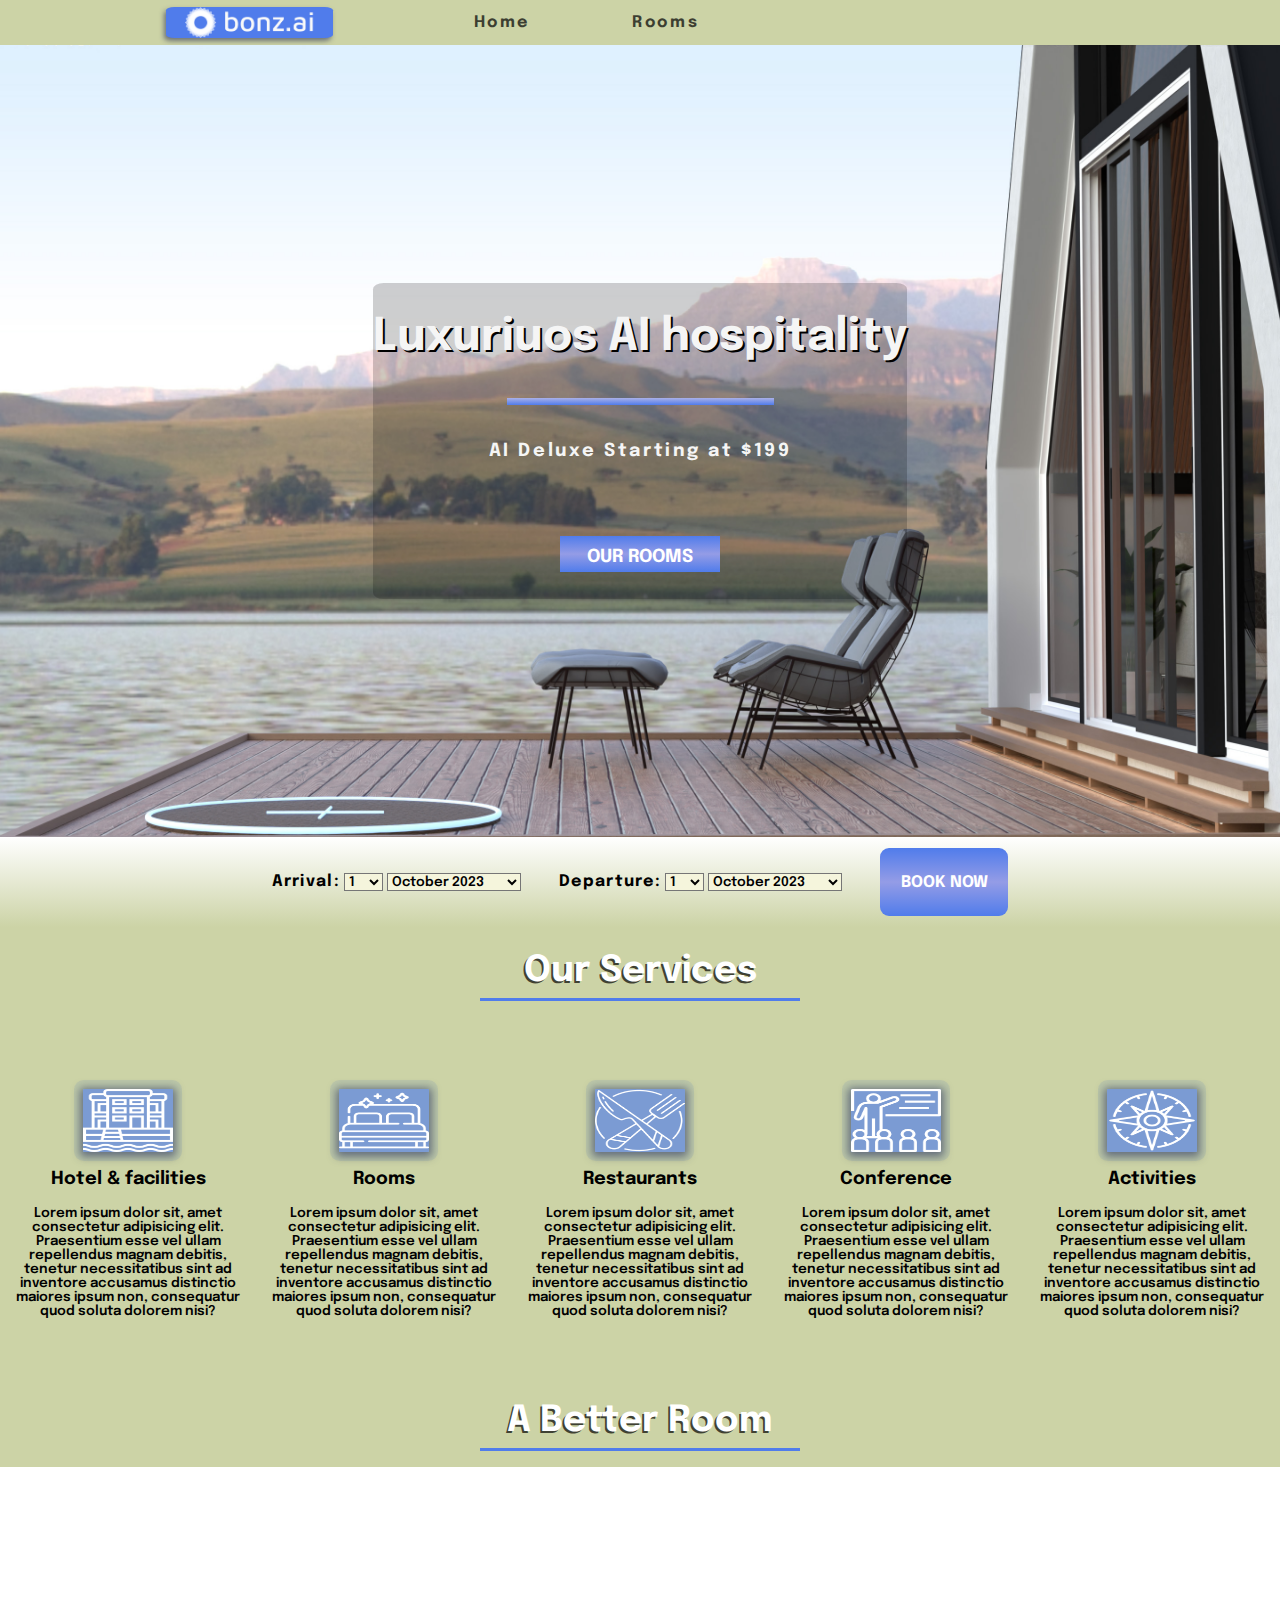
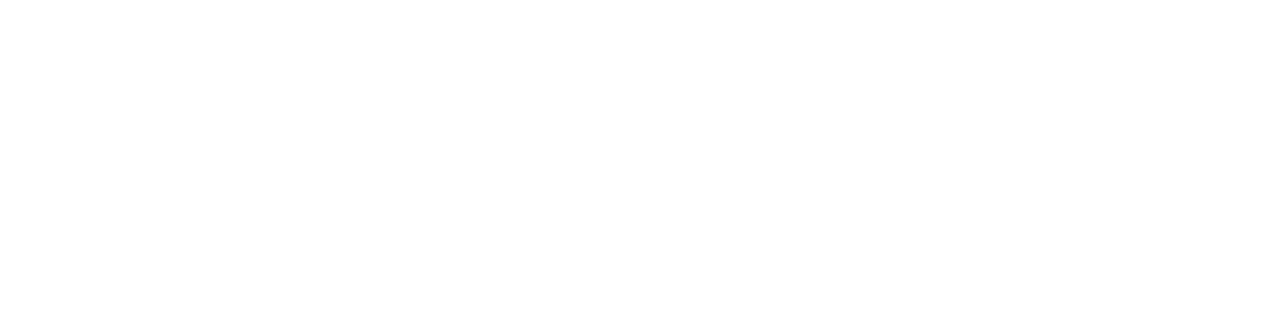
==== index.html @ 2a8a7eee "*Our services* and *a better room* title added created rows for better control" ====
<!DOCTYPE html>
<html lang="en">
<head>
    <meta charset="UTF-8">
    <meta name="viewport" content="width=device-width, initial-scale=1.0">
    <link rel="stylesheet" href="./css/styles.css">
    
    <title>Media queries</title>
</head>
<body>
    <section class="wrapper">
        <header class="header">
            <div class="logo">
                <img src="/bonzai-assets/assets/logo/bonz.ai-logo-white-landscape.png" alt="bonzai">
            </div>
            <nav class="navbar">
                <ul class="navbar__list">
                    <li class="navbar__item"><a href="">Home</a></li>
                    <li class="navbar__item"><a href="">Rooms</a></li>
                </ul>
            </nav>  
        </header>
            <section class="hero-image">
            <section class="content">
                <h1 class="content__title">Luxuriuos AI hospitality</h1>
                <div class="content__line"></div>
                <h2 class="content__title2">AI Deluxe Starting at &#36;199</h2>
                <a href="#top" class="btn btn--primary">OUR ROOMS</a>
            </section>
            </section>
            <section class="search-bar">
                <section class="arrival">
                    <label class="arrival__text">Arrival:</label>
                    <select name="checkin_monthday" class="selection-window">
                        <option value="1">1</option>
                        <option value="2">2</option>
                        <option value="3">3</option>
                        <option value="4">4</option>
                        <option value="5">5</option>
                        <option value="6">6</option>
                        <option value="7">7</option>
                        <option value="8">8</option>
                        <option value="9">9</option>
                        <option value="10">10</option>
                        <option value="11">11</option>
                        <option value="12">12</option>
                        <option value="13">13</option>
                        <option value="14">14</option>
                        <option value="15">15</option>
                        <option value="16">16</option>
                        <option value="17">17</option>
                        <option value="18">18</option>
                        <option value="19">19</option>
                        <option value="20">20</option>
                        <option value="21">21</option>
                        <option value="22">22</option>
                        <option value="23">23</option>
                        <option value="24">24</option>
                        <option value="25">25</option>
                        <option value="26">26</option>
                        <option value="27">27</option>
                        <option value="28">28</option>
                        <option value="29">29</option>
                        <option value="30">30</option>
                        <option value="31">31</option>
                    </select>
                    <select name="checkin_year_month" class="selection-window">
                        <option value="2023-10">October 2023</option>
                        <option value="2023-11">November 2023</option>
                        <option value="2023-12">December 2023</option>
                        <option value="2024-1">January 2024</option>
                        <option value="2024-2">February 2024</option>
                        <option value="2024-3">March 2024</option>
                        <option value="2024-4">April 2024</option>
                        <option value="2024-5">May 2024</option>
                        <option value="2024-6">June 2024</option>
                        <option value="2024-7">July 2024</option>
                        <option value="2024-8">August 2024</option>
                        <option value="2024-9">September 2024</option>
                    </select>
                </section>
                <section class="departure">
                    <label class="departure__text">Departure:</label>
                    <select name="checkout_monthday" class="selection-window">
                        <option value="1">1</option>
                        <option value="2">2</option>
                        <option value="3">3</option>
                        <option value="4">4</option>
                        <option value="5">5</option>
                        <option value="6">6</option>
                        <option value="7">7</option>
                        <option value="8">8</option>
                        <option value="9">9</option>
                        <option value="10">10</option>
                        <option value="11">11</option>
                        <option value="12">12</option>
                        <option value="13">13</option>
                        <option value="14">14</option>
                        <option value="15">15</option>
                        <option value="16">16</option>
                        <option value="17">17</option>
                        <option value="18">18</option>
                        <option value="19">19</option>
                        <option value="20">20</option>
                        <option value="21">21</option>
                        <option value="22">22</option>
                        <option value="23">23</option>
                        <option value="24">24</option>
                        <option value="25">25</option>
                        <option value="26">26</option>
                        <option value="27">27</option>
                        <option value="28">28</option>
                        <option value="29">29</option>
                        <option value="30">30</option>
                        <option value="31">31</option>
                    </select>
                    <select name="checkout_year_month" class="selection-window">
                        <option value="2023-10">October 2023</option>
                        <option value="2023-11">November 2023</option>
                        <option value="2023-12">December 2023</option>
                        <option value="2024-1">January 2024</option>
                        <option value="2024-2">February 2024</option>
                        <option value="2024-3">March 2024</option>
                        <option value="2024-4">April 2024</option>
                        <option value="2024-5">May 2024</option>
                        <option value="2024-6">June 2024</option>
                        <option value="2024-7">July 2024</option>
                        <option value="2024-8">August 2024</option>
                        <option value="2024-9">September 2024</option>
                    </select>
                </section>
                <a href="#top" class="btn btn--secondary">BOOK NOW</a>
            </section>
            <section class="row row--services-mode">
            <h2 class="row-title row-title--mode">Our Services</h2>
            </section>
            <section class="services">
        <section class="services__hotel-facilities">
            <a href="#top" class="services__logo-link">
            <img class="services__logo-img" src="/bonzai-assets/assets/icons/hotelresort.png" alt="facilities"></a>
            <h2 class="services__title">Hotel & facilities</h2>
            <p class="services__description">Lorem ipsum dolor sit, amet consectetur adipisicing elit. 
                Praesentium esse vel ullam repellendus magnam debitis, tenetur necessitatibus sint ad 
                inventore accusamus distinctio maiores ipsum non, consequatur quod soluta dolorem nisi?</p>
        </section>
        <section class="services__room">
            <a href="#top" class="services__logo-link">
            <img class="services__logo-img" src="/bonzai-assets/assets/icons/bedicon.png" alt="room"></a>
            <h2 class="services__title">Rooms</h2>
            <p class="services__description">Lorem ipsum dolor sit, amet consectetur adipisicing elit. 
                Praesentium esse vel ullam repellendus magnam debitis, tenetur necessitatibus sint ad 
                inventore accusamus distinctio maiores ipsum non, consequatur quod soluta dolorem nisi?</p>
        </section>
        <section class="services__meal">
            <a href="#top" class="services__logo-link">
            <img class="services__logo-img" src="/bonzai-assets/assets/icons/mealwhite.png" alt="meal"></a>
            <h2 class="services__title">Restaurants</h2>
            <p class="services__description">Lorem ipsum dolor sit, amet consectetur adipisicing elit. 
                Praesentium esse vel ullam repellendus magnam debitis, tenetur necessitatibus sint ad 
                inventore accusamus distinctio maiores ipsum non, consequatur quod soluta dolorem nisi?</p>
        </section>
        <section class="services__conference">
            <a href="#top" class="services__logo-link">
            <img class="services__logo-img" src="/bonzai-assets/assets/icons/conference.png" alt="conference"></a>
            <h2 class="services__title">Conference</h2>
            <p class="services__description">Lorem ipsum dolor sit, amet consectetur adipisicing elit. 
                Praesentium esse vel ullam repellendus magnam debitis, tenetur necessitatibus sint ad 
                inventore accusamus distinctio maiores ipsum non, consequatur quod soluta dolorem nisi?</p>
        </section>
        <section class="services__activities">
            <a href="#top" class="services__logo-link">
            <img class="services__logo-img" src="/bonzai-assets/assets/icons/location-white.png" alt="activities"></a>
            <h2 class="services__title">Activities</h2>
            <p class="services__description">Lorem ipsum dolor sit, amet consectetur adipisicing elit. 
                Praesentium esse vel ullam repellendus magnam debitis, tenetur necessitatibus sint ad 
                inventore accusamus distinctio maiores ipsum non, consequatur quod soluta dolorem nisi?</p>
        </section>
    </section>
    <section class="row row--rooms-mode">
        <h2 class="row-title row-title--mode">A Better Room</h2>
        <section class="room">
            <figure class="room__figure">
                <img src="" alt="">
            <section class="rooms__heading">
                <span></span>
                <h3 class=rooms__heading-title></h3>
            </section>
            </figure>
            <figure class="rooms__figure">
                <img src="" alt="">
                <section class="rooms__heading">
                    <span></span>
                    <h3 class=rooms__heading-title></h3>
            </figure>
            <figure class="rooms__figure">
                <img src="" alt="">
                <section class="rooms__heading">
                    <span></span>
                    <h3 class=rooms__heading-title></h3>
            </figure>
        </section>
</section>

    <footer class="footer"></footer>
</body>
</html>
---- css/styles.css ----
@import url("https://fonts.googleapis.com/css2?family=Roboto+Slab&display=swap");
@import url('vanilla.css');
@import url('https://fonts.googleapis.com/css2?family=Epilogue:ital,wght@0,200;0,600;0,700;0,800;0,900;1,200;1,800&display=swap');

/*:root
{
    --bg-div-color: #B2008A;
    --bg-aside-color: #FD96A9;
}*/
* {
    font-family: 'Epilogue';
    box-sizing: border-box;
    margin: 0;
    padding: 0;
}
body {
    font-family: 'Roboto Slab', serif;
    width: 100%;

}


.wrapper {
    display: grid;
    height: 100vh;
    margin: 0 auto;
    grid-template-columns: repeat(3,1fr);
    grid-auto-rows: 5vh 88vh 10vh 10vh 40vh 10vh 50vh;
    row-gap: 0%;
}
/*----------------------Header----------------------*/
.header {
    margin: auto;
    height: 100%;
    width: 100%;
    background: #ccd3a6;
    grid-column: span 3;
    display: flex;
    justify-content: flex-start;
    align-items: center;
    padding-inline-start: 13vw;
}

.navbar {
    margin-right: auto;
    padding-left: 8%;
}
.navbar__list {
    display: flex;
    list-style: none;

}
.logo {
    display: flex;
    max-height: 4vh;
    min-width: 15%;
    /*aspect-ratio: 10/2;*/
    background-color: #507ceb;
    border-radius: 5% / 10%;
    box-shadow: -2px 3px 5px 0px rgba(50,56,89,0.61)
      
}
.logo img {
    object-fit: contain;
    min-width: 100%;
    height: 3.5vh;
}
.navbar__item {
    padding-inline: 4vw;
    
    
}
.navbar__item a {
    font-family: 'Epilogue';
    letter-spacing: 0.2vw;
    font-weight: 700;
    text-decoration: none;
    color: black;
    opacity: 0.7;
}
.navbar__item a:hover {
    opacity: 1;
    font-weight: 900;
}

/*------------------------Hero image-------------------------*/

.hero-image
{
    grid-column: span 3;
    grid-row: 2;
    background-image:url(/bonzai-assets/assets/photos/09-day.jpg);
    background-repeat: no-repeat;
    background-size: 100% 100%;
    aspect-ratio: 16/9;
    width: 100%;
    height: 100%;
    max-width: 100vw;
    display: flex;
    justify-content: center;
    align-items: center;
}
.content
{
    width:40%;
    min-width: fit-content;
    height:40%;
    background:#00000030;
    display: flex;
    flex-direction: column;
    justify-content: center;
    align-items: center;
    border-radius: 2%;
}
.content__title
{
    object-fit: contain;
    margin: auto;
    font-size: 5vh;
    color: whitesmoke;
    text-shadow: 0.1rem 0.1rem black;
}
.content__line {
    height: 0.8vh;
    background: linear-gradient(#aab0e7,#507ceb);
    margin: 1% 0 1%; 
    width: 50%;
    letter-spacing: 0.1vw;
}
.content__title2 {

    margin: auto;
    font-size: 2vh;
    color: whitesmoke;
    letter-spacing: 0.2vw;
}
.btn {
    width: 30%;
    height: 4vh;
    margin: 5vh auto 3vh;
    text-decoration: none;
    display: flex;
    justify-content: center;
    align-items: center;
    font-family: 'Epilogue';
    font-weight: bold;
    padding-top: 1%;
    
}
.btn--primary {
    background:linear-gradient(#507ceb,#949ce6,#507ceb);
    color: white; 
    font-size: 2vh;
    transition: 0.8s;
}
.btn--primary:hover
{
    box-shadow: 0px 5px 6px 3px rgba(50,56,89,0.61);
    font-size: 2.2vh;
    transform: scale(1.1);
}
/*-----------------------------Searchbar------------------*/
.search-bar
{
    grid-column: span 3;
    grid-row: 3;
    background:linear-gradient(#ffffff,#ccd3a6);
    display: flex;
    align-items: center;
    justify-content: center;

}
.arrival,.btn--secondary {
    margin: 0 3vw;
}

.btn--secondary {

    background:linear-gradient(#507ceb,#949ce6,#507ceb);
    width: 10%;
    height: 75%;
    border-radius: 1vh;
    font-size: 100%;
    color: white;
    padding: 0;
    transition: 0.8s;
}
.btn--secondary:hover {
    box-shadow: 0px 5px 6px 3px rgba(50,56,89,0.61);
    font-size: 2.2vh;
    transform: scale(1.05)translateY(-5%);
    
    
}
.arrival__text,.departure__text {

    font-weight: bold;
    letter-spacing: 0.1vw;
}
.selection-window,.search-bar option{

    font-weight: 600;
    background-color: beige;
}
/*-----------------------------------Row between-----------------*/
.row {

    display: flex;
    align-items: center;
    justify-content: center;
    background-color: #ccd3a6;
}
.row--services-mode {
    grid-column: span 3;
    grid-row: 4;
}
.row--rooms-mode {
    grid-column: span 3;
    min-width: fit-content;

}
.row-title {
    width: 25vw;
    min-width: fit-content;
    display: flex;
    align-items: center;
    justify-content: center;
}
.row-title--mode {
    color: white;
    border-bottom: 0.2rem solid #507ceb;
    text-shadow: -0.1rem 0.1rem rgba(0, 0, 0, 0.705);
    font-size: 4vh;
    padding: 1vh 0;
    
    /*visibility: visible;
    /*animation: fadein 1s ease-in 20ms 1 alternate both;*/
}

/*-------------------------------------Our services------------------------*/
.services {

    grid-column: span 3;
    grid-row: 5;
    background-color: #ccd3a6;
    display: flex;
}


.services section {

    display: flex;
    flex-direction: column;
    margin: auto;
    flex: 1;
    align-items: center;
    padding: 1% 1% 0;
    
}
.services__logo-link {
    width: 7vw;
    height: 7vh;
    outline: 1vh solid #0044cd14;
    border-radius: 1%;
    background: #507ceba6;
    box-shadow: 0px 2px 8px 3px rgba(50,56,89,0.61);
    transition: 0.5s;
}
.services__logo-link:hover {
    transform: scale(1.05);
}
.services__logo-img {
    width: 100%;
    height: 100%;
    color:antiquewhite;
}
.services__title {
    text-align: center;
    padding: 2vh 0;
    font-size: 2vh;
}
.services__description {
    
    text-align: center;
    font-size: 1.5vh;
    font-weight: 600;
}

/*-------------------------------------Rooms cards------------------------------*/
/*@keyframes fadein {
    0% {
        opacity: 0;
        transform: scale(0.8)
    }
    100% {
        opacity: 1;
        transform: scale(1.2);
    }
}*/

@media screen and (max-width: 768px) {
    .wrapper {
        grid-auto-rows: 5vh 40vh 0.5fr 10vh 1fr;;
    }
    .hero-image {
            
            width: 100%;
            height: 100%;
    }
    .heading {
        font-size: 2vh;
    }
    .content {
        width: fit-content;
        height: fit-content;
    }
    .content__title {
        text-align: center;
    }
    .btn--primary {
        text-align: center;
    }
    .btn--secondary {
        width: fit-content;
        height: fit-content;
    }
    .row-title {
        min-width: fit-content;
    }
    .services {
        flex-direction: column;
        padding: 2vh 0;
    }
    .services section {
        flex-direction: row;
        flex-wrap: wrap;
        align-items: center;
        padding: 0 1vw 1vh;
    }
    .services__logo-link {
        max-height: 5vh;
        min-width: fit-content;
        margin: 0 3vw;
    }
    .services__logo-link:hover {
        transform: scale(1.1);
    }
    .services__description {
        padding: 2vh 0;
        text-align: left;
    }
}
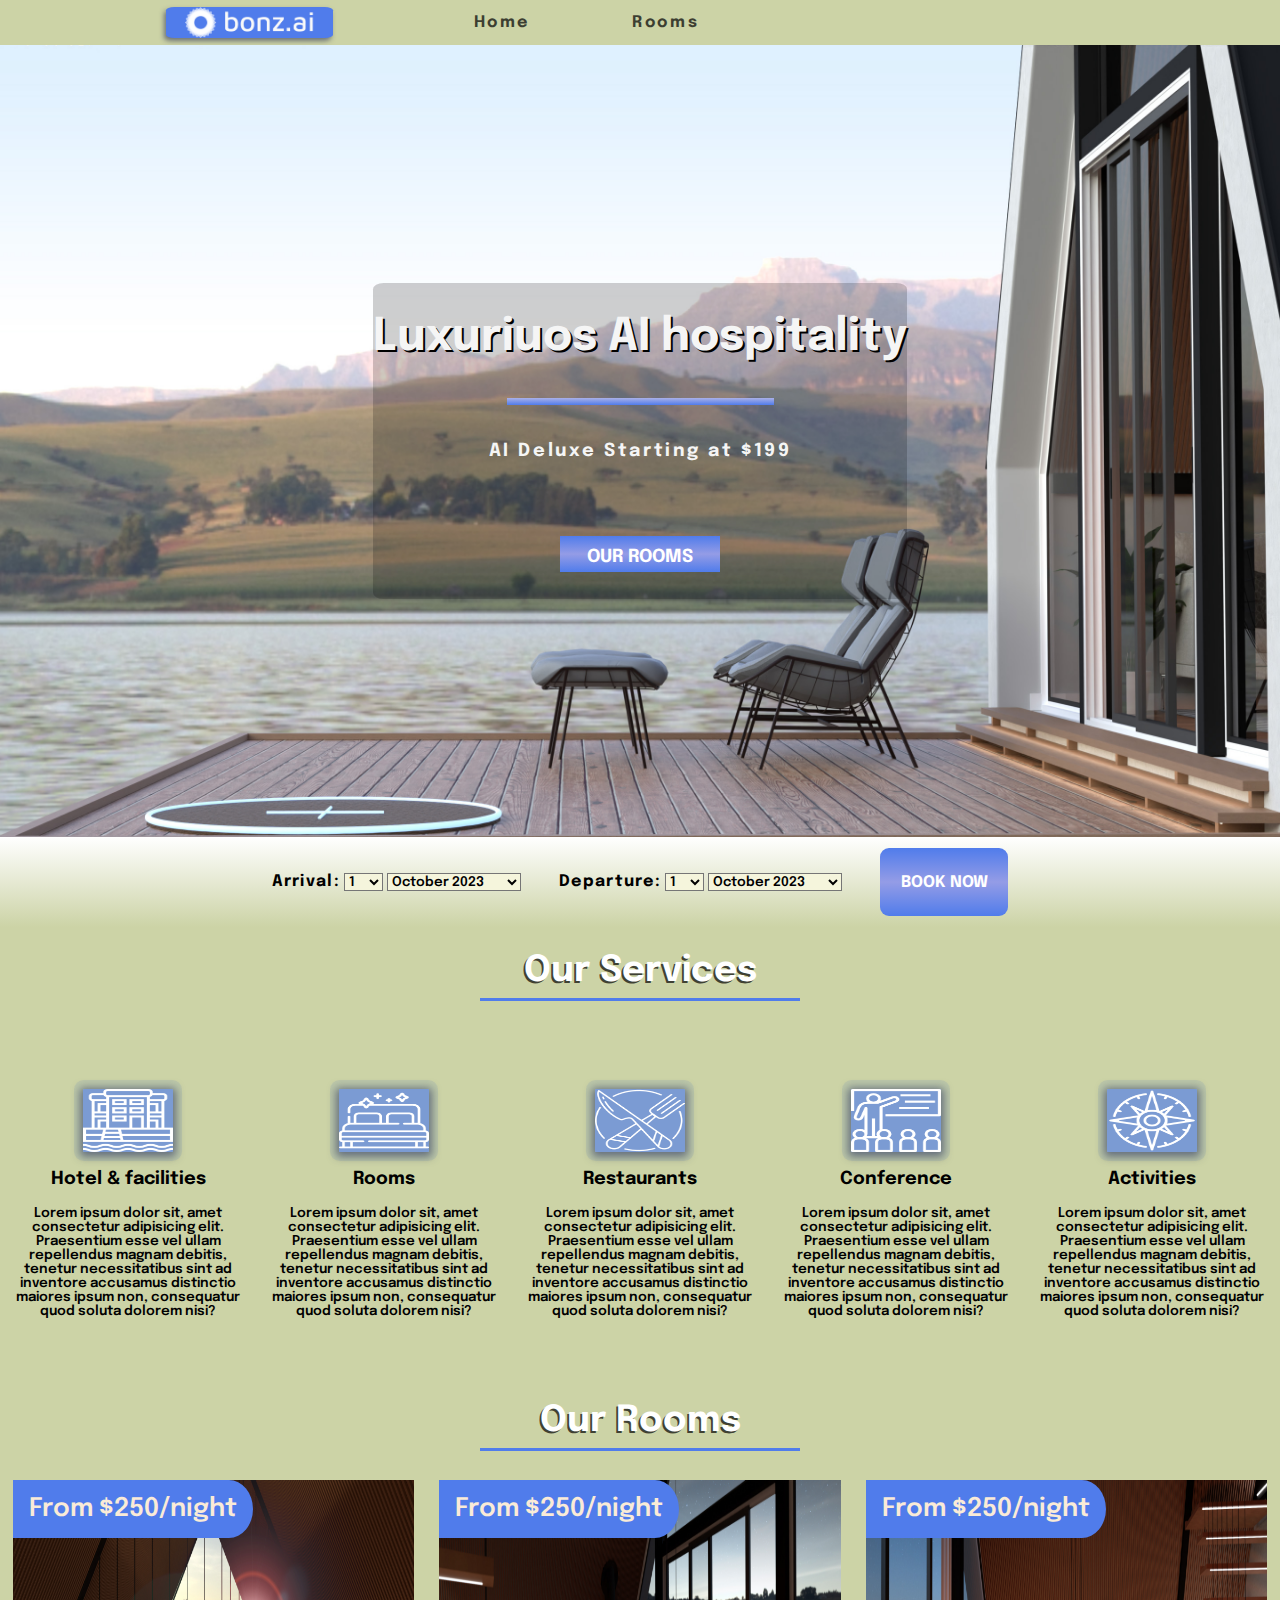
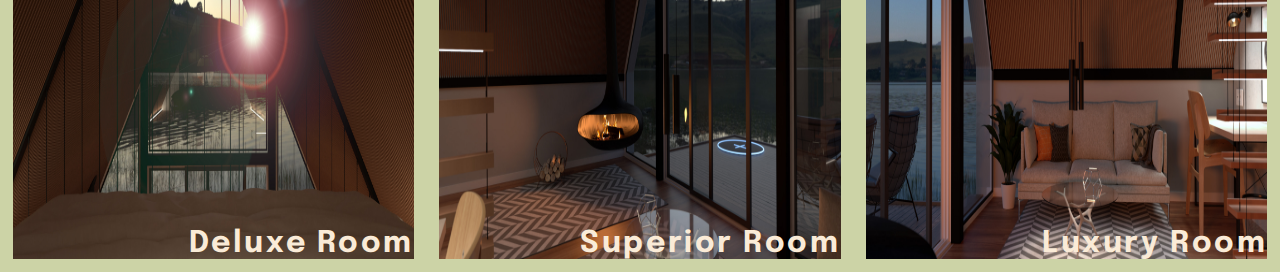
==== commit 02ce2fb3: "changed to *Our Rooms*,added room cards/figures,added some @media,not complete" ====
--- a/index.html
+++ b/index.html
@@ -177,26 +177,35 @@
         </section>
     </section>
     <section class="row row--rooms-mode">
-        <h2 class="row-title row-title--mode">A Better Room</h2>
+        <h2 class="row-title row-title--mode">Our Rooms</h2>
+    </section>
         <section class="room">
             <figure class="room__figure">
-                <img src="" alt="">
-            <section class="rooms__heading">
-                <span></span>
-                <h3 class=rooms__heading-title></h3>
+                <img src="/bonzai-assets/assets/photos/03-night.jpg" alt="room-02night">
+            <section class="room__heading">
+                
+                <span class="room__price">From $250/night</span>
+                <h3 class=rooms__heading-title>Deluxe Room</h3>
+                
             </section>
             </figure>
-            <figure class="rooms__figure">
-                <img src="" alt="">
-                <section class="rooms__heading">
-                    <span></span>
-                    <h3 class=rooms__heading-title></h3>
+            <figure class="room__figure">
+                <img src="/bonzai-assets/assets/photos/02-night.jpg" alt="">
+            <section class="room__heading">
+                
+                <span class="room__price">From $250/night</span>
+                <h3 class=rooms__heading-title>Superior Room</h3>
+                
+            </section>
             </figure>
-            <figure class="rooms__figure">
-                <img src="" alt="">
-                <section class="rooms__heading">
-                    <span></span>
-                    <h3 class=rooms__heading-title></h3>
+            <figure class="room__figure">
+                <img src="/bonzai-assets/assets/photos/05-night.jpg" alt="">
+            <section class="room__heading">
+                
+                <span class="room__price">From $250/night</span>
+                <h3 class=rooms__heading-title>Luxury Room</h3>
+                
+            </section>
             </figure>
         </section>
 </section>
--- a/css/styles.css
+++ b/css/styles.css
@@ -25,7 +25,7 @@
     height: 100vh;
     margin: 0 auto;
     grid-template-columns: repeat(3,1fr);
-    grid-auto-rows: 5vh 88vh 10vh 10vh 40vh 10vh 50vh;
+    grid-auto-rows: 5vh 88vh 10vh 10vh 40vh 10vh 45vh;
     row-gap: 0%;
 }
 /*----------------------Header----------------------*/
@@ -111,6 +111,7 @@
     justify-content: center;
     align-items: center;
     border-radius: 2%;
+    cursor: default;
 }
 .content__title
 {
@@ -225,6 +226,7 @@
     display: flex;
     align-items: center;
     justify-content: center;
+    cursor:default;
 }
 .row-title--mode {
     color: white;
@@ -267,7 +269,7 @@
     transition: 0.5s;
 }
 .services__logo-link:hover {
-    transform: scale(1.05);
+    transform: scale(1.08);
 }
 .services__logo-img {
     width: 100%;
@@ -287,6 +289,70 @@
 }
 
 /*-------------------------------------Rooms cards------------------------------*/
+.room {
+    grid-column: span 3;
+    grid-row: 7;
+    display:flex ;
+    flex-direction: row;
+    background-color: #ccd3a6;
+}
+
+.room__figure {
+    position: relative;
+    padding: 1%;
+    transition: 1s 0.2ms;
+}
+
+.room__figure:hover {
+    transform: scale(1.12) translate(5%, -5%);
+    z-index: 2;
+}
+.room__figure:nth-of-type(2):hover {
+    transform: scale(1.11) translate(0, -5%);
+}
+.room__figure:nth-of-type(3):hover {
+    transform: scale(1.12) translate(-5%, -5%);
+}
+
+.room__heading {
+    position: absolute;
+    display: flex;
+    flex-direction: column;
+    justify-content: space-between;
+    height: 100%;
+    z-index: 1;
+    font-size: 2vw; 
+    top: 0;
+    left: 0;
+    right: 0;
+    padding: 3% ;
+    margin-top: auto;
+}
+.room__price {
+    color: antiquewhite;
+    padding: 1rem;
+    align-self: flex-start;
+    text-align: left;
+    font-weight: 600;
+    background: #507ceb;
+    border-radius: 0 10% 10% 0 / 0 50% 50% 0;
+}
+
+.rooms__heading-title {
+    align-self: flex-end;
+    margin-top: auto;
+    color: antiquewhite;
+    letter-spacing: 0.2vw ;
+}
+
+.room__figure img {
+    width:100%;
+    height: 100%;
+}
+
+
+
+
 /*@keyframes fadein {
     0% {
         opacity: 0;
@@ -298,9 +364,9 @@
     }
 }*/
 
-@media screen and (max-width: 768px) {
+@media screen and (600px <= width <= 768px) {
     .wrapper {
-        grid-auto-rows: 5vh 40vh 0.5fr 10vh 1fr;;
+        grid-auto-rows: 5vh 40vh 10vh 10vh 1fr 10vh 100vh;
     }
     .hero-image {
             
@@ -316,13 +382,15 @@
     }
     .content__title {
         text-align: center;
+        padding: 0 1vh;
     }
     .btn--primary {
         text-align: center;
     }
     .btn--secondary {
-        width: fit-content;
-        height: fit-content;
+        text-align: center;
+        width: auto;
+        padding: 1vw;
     }
     .row-title {
         min-width: fit-content;
@@ -349,5 +417,48 @@
         padding: 2vh 0;
         text-align: left;
     }
-}
-
+    .room {
+        flex-direction: column;
+    }
+    .room__figure {
+        padding: 2.6%;
+        margin: 0 10%;
+    }
+    .room__figure:hover,
+    .room__figure:nth-of-type(2):hover,
+    .room__figure:nth-of-type(3):hover
+     {
+        transform: scale(1.15);
+    }
+}
+@media screen and (768px <= width <= 1024px) {
+    .wrapper {
+        grid-auto-rows: 5vh 55vh 10vh 10vh 90vh 10vh 28vh;
+    }
+    .content__title {
+        padding: 0 1vh;
+    }
+    .btn--secondary {
+        width: auto;
+        padding: 1vw;
+    }
+    .services {
+        flex-direction: column;
+    }
+    .services section {
+        flex-direction: row;
+        flex-wrap: wrap;
+        align-items: center;
+    }
+    .services__logo-link {
+        
+        min-width: fit-content;
+        margin: 0 3vw;
+    }
+}    
+@media screen and  (1024px <= width <= 1200px) {
+    .wrapper {
+        grid-auto-rows: 5vh 75vh 10vh 10vh 40vh 10vh 35vh;
+    }
+  }
+
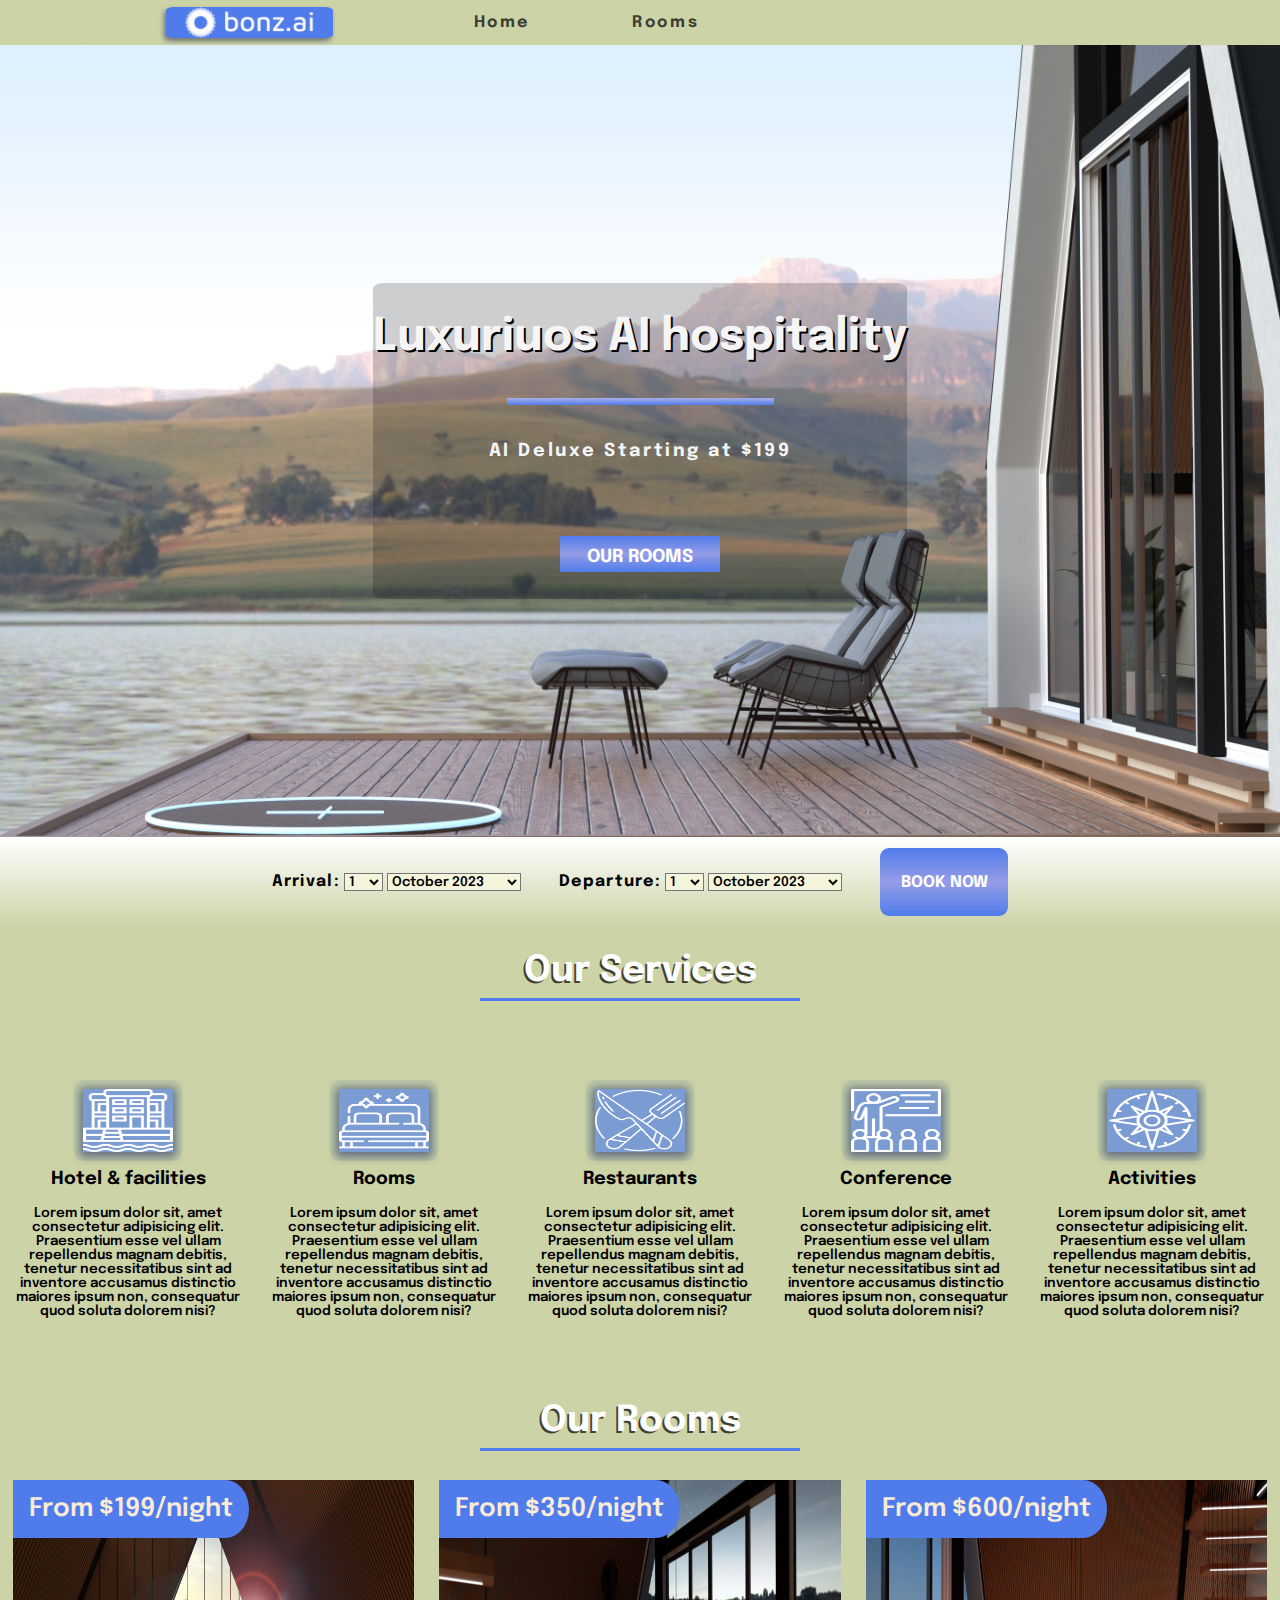
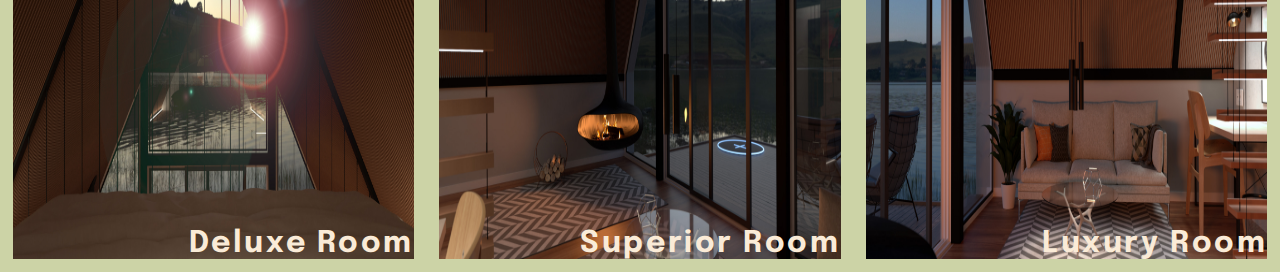
==== commit 14d5e0a3: "@media almost complete,needs href links" ====
--- a/index.html
+++ b/index.html
@@ -181,28 +181,28 @@
     </section>
         <section class="room">
             <figure class="room__figure">
-                <img src="/bonzai-assets/assets/photos/03-night.jpg" alt="room-02night">
+                <img src="/bonzai-assets/assets/photos/03-night.jpg" alt="room-night">
             <section class="room__heading">
                 
-                <span class="room__price">From $250/night</span>
+                <span class="room__price">From $199/night</span>
                 <h3 class=rooms__heading-title>Deluxe Room</h3>
                 
             </section>
             </figure>
             <figure class="room__figure">
-                <img src="/bonzai-assets/assets/photos/02-night.jpg" alt="">
+                <img src="/bonzai-assets/assets/photos/02-night.jpg" alt="room-night">
             <section class="room__heading">
                 
-                <span class="room__price">From $250/night</span>
+                <span class="room__price">From $350/night</span>
                 <h3 class=rooms__heading-title>Superior Room</h3>
                 
             </section>
             </figure>
             <figure class="room__figure">
-                <img src="/bonzai-assets/assets/photos/05-night.jpg" alt="">
+                <img src="/bonzai-assets/assets/photos/05-night.jpg" alt="room-night">
             <section class="room__heading">
                 
-                <span class="room__price">From $250/night</span>
+                <span class="room__price">From $600/night</span>
                 <h3 class=rooms__heading-title>Luxury Room</h3>
                 
             </section>
--- a/css/styles.css
+++ b/css/styles.css
@@ -363,10 +363,9 @@
         transform: scale(1.2);
     }
 }*/
-
-@media screen and (600px <= width <= 768px) {
+@media screen and (360px <= width < 600px) {
     .wrapper {
-        grid-auto-rows: 5vh 40vh 10vh 10vh 1fr 10vh 100vh;
+        grid-auto-rows: 5vh 1fr 10vh 10vh 1fr 10vh 1fr;
     }
     .hero-image {
             
@@ -381,6 +380,7 @@
         height: fit-content;
     }
     .content__title {
+        font-size: 4vh;
         text-align: center;
         padding: 0 1vh;
     }
@@ -421,34 +421,132 @@
         flex-direction: column;
     }
     .room__figure {
-        padding: 2.6%;
-        margin: 0 10%;
-    }
+        padding: 0;
+        margin: 1.5% 8%;
+    }
+
     .room__figure:hover,
-    .room__figure:nth-of-type(2):hover,
+    .room__figure:nth-of-type(2):hover
+    {
+        transform: scale(1.07);
+    }
     .room__figure:nth-of-type(3):hover
      {
-        transform: scale(1.15);
-    }
-}
-@media screen and (768px <= width <= 1024px) {
+        transform: scale(1.07) translateY(-2%);
+        overflow: hidden;
+    }
+    .room__heading {
+        padding: 0;
+    }
+    .room__price {
+        padding: 3%;
+        font-size: 3vw;
+    }
+    .rooms__heading-title {
+        margin: 0 auto;
+        padding: 0 0 1vh;
+        font-size: 3vh;
+    }
+}
+
+@media screen and (600px <= width < 768px) {
     .wrapper {
-        grid-auto-rows: 5vh 55vh 10vh 10vh 90vh 10vh 28vh;
+        grid-auto-rows: 5vh 1fr 10vh 10vh 1fr 10vh 1fr;
+    }
+    .hero-image {
+            
+            width: 100%;
+            height: 100%;
+    }
+    .heading {
+        font-size: 2vh;
+    }
+    .content {
+        width: fit-content;
+        height: fit-content;
     }
     .content__title {
+        text-align: center;
         padding: 0 1vh;
     }
+    .btn--primary {
+        text-align: center;
+    }
     .btn--secondary {
+        text-align: center;
         width: auto;
         padding: 1vw;
     }
+    .row-title {
+        min-width: fit-content;
+    }
     .services {
         flex-direction: column;
+        padding: 2vh 0;
     }
     .services section {
         flex-direction: row;
         flex-wrap: wrap;
         align-items: center;
+        padding: 0 1vw 1vh;
+    }
+    .services__logo-link {
+        max-height: 5vh;
+        min-width: fit-content;
+        margin: 0 3vw;
+    }
+    .services__logo-link:hover {
+        transform: scale(1.1);
+    }
+    .services__description {
+        padding: 2vh 0;
+        text-align: left;
+    }
+    .room {
+        flex-direction: column;
+    }
+    .room__figure {
+        padding: 2.6%;
+        margin: 0 10%;
+    }
+    .room__figure:hover,
+    .room__figure:nth-of-type(2):hover
+    {
+        transform: scale(1.07);
+    }
+    .room__figure:nth-of-type(3):hover
+     {
+        transform: scale(1.07) translateY(-2%);
+        overflow: hidden;
+    }
+    .room__price {
+        padding: 3%;
+        font-size: 3vw;
+    }
+    .rooms__heading-title {
+        margin: 0 auto;
+        padding: 0 0 1vh;
+        font-size: 3vh;
+    }
+}
+@media screen and (768px <= width < 1024px) {
+    .wrapper {
+        grid-auto-rows: 5vh 1fr 10vh 10vh 90vh 10vh 28vh;
+    }
+    .content__title {
+        padding: 0 1vh;
+    }
+    .btn--secondary {
+        width: auto;
+        padding: 1vw;
+    }
+    .services {
+        flex-direction: column;
+    }
+    .services section {
+        flex-direction: row;
+        flex-wrap: wrap;
+        align-items: center;
     }
     .services__logo-link {
         
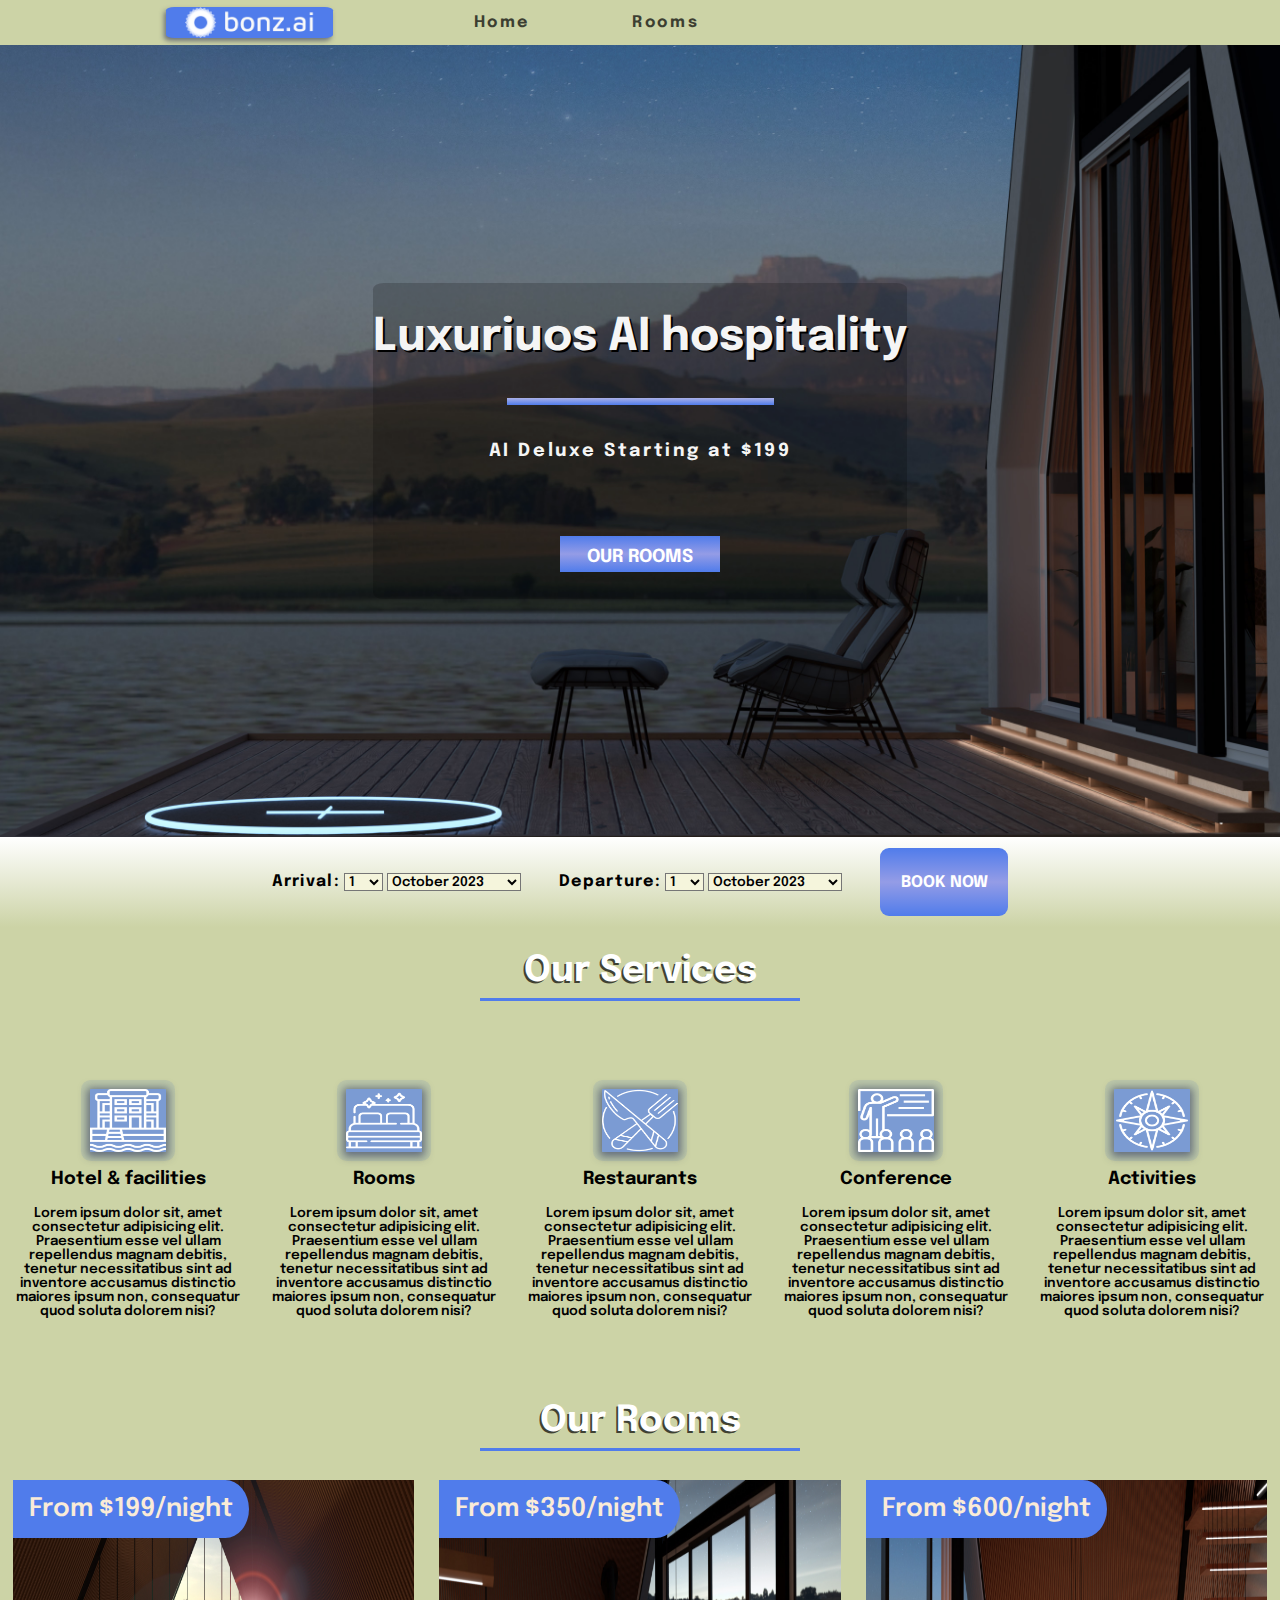
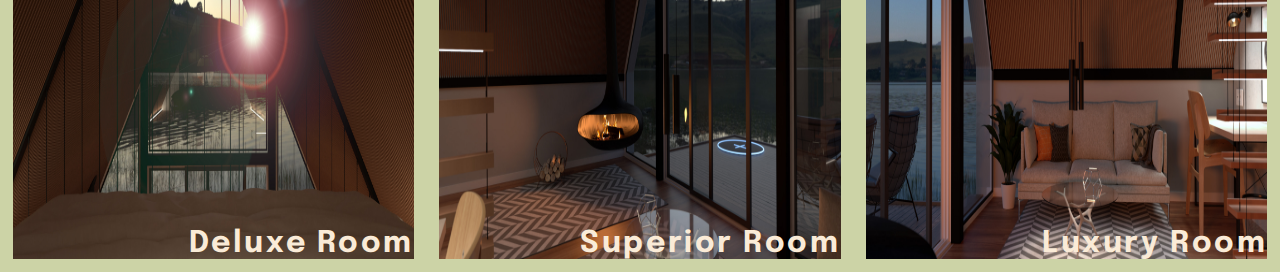
==== commit e9f3c6dd: "Facilities.html added, search-bar added and modified" ====
--- a/index.html
+++ b/index.html
@@ -185,7 +185,7 @@
             <section class="room__heading">
                 
                 <span class="room__price">From $199/night</span>
-                <h3 class=rooms__heading-title>Deluxe Room</h3>
+                <h3 class="rooms__heading-title">Deluxe Room</h3>
                 
             </section>
             </figure>
@@ -194,7 +194,7 @@
             <section class="room__heading">
                 
                 <span class="room__price">From $350/night</span>
-                <h3 class=rooms__heading-title>Superior Room</h3>
+                <h3 class="rooms__heading-title">Superior Room</h3>
                 
             </section>
             </figure>
@@ -203,13 +203,11 @@
             <section class="room__heading">
                 
                 <span class="room__price">From $600/night</span>
-                <h3 class=rooms__heading-title>Luxury Room</h3>
+                <h3 class="rooms__heading-title">Luxury Room</h3>
                 
             </section>
             </figure>
         </section>
 </section>
-
-    <footer class="footer"></footer>
 </body>
 </html>--- a/css/styles.css
+++ b/css/styles.css
@@ -2,11 +2,12 @@
 @import url('vanilla.css');
 @import url('https://fonts.googleapis.com/css2?family=Epilogue:ital,wght@0,200;0,600;0,700;0,800;0,900;1,200;1,800&display=swap');
 
-/*:root
+:root
 {
     --bg-div-color: #B2008A;
-    --bg-aside-color: #FD96A9;
-}*/
+    --elements-blue-color: #507ceb;
+    --text-brown-color: #b96800;
+}
 * {
     font-family: 'Epilogue';
     box-sizing: border-box;
@@ -89,7 +90,7 @@
 {
     grid-column: span 3;
     grid-row: 2;
-    background-image:url(/bonzai-assets/assets/photos/09-day.jpg);
+    background-image:url(/bonzai-assets/assets/photos/09-night.jpg);
     background-repeat: no-repeat;
     background-size: 100% 100%;
     aspect-ratio: 16/9;
@@ -171,6 +172,21 @@
     justify-content: center;
 
 }
+
+.search-bar--column {
+    flex-direction: column;
+    gap: 1vh;
+    padding: 1vh 0 1vh 1vw;
+
+}
+
+#search-form {
+    display: flex;
+    align-items: center;
+    flex-wrap: wrap;
+    gap: 1vw;
+}
+
 .arrival,.btn--secondary {
     margin: 0 3vw;
 }
@@ -186,6 +202,7 @@
     padding: 0;
     transition: 0.8s;
 }
+
 .btn--secondary:hover {
     box-shadow: 0px 5px 6px 3px rgba(50,56,89,0.61);
     font-size: 2.2vh;
@@ -193,15 +210,92 @@
     
     
 }
+
 .arrival__text,.departure__text {
 
     font-weight: bold;
     letter-spacing: 0.1vw;
 }
+
 .selection-window,.search-bar option{
 
     font-weight: 600;
     background-color: beige;
+}
+
+.search-bar__rooms {
+    font-weight: bold;
+    letter-spacing: 0.1vw;
+    color: var(--text-brown-color);
+}
+
+.checkbox-bar {
+    display: flex;
+    gap: 2vw
+}
+
+.checkbox-bar--mod
+{
+    color: var(--text-brown-color);
+    font-size: 2vh;
+    font-weight: 600;
+}
+
+.guests__label,
+.room-type__label{
+    font-weight:600;
+    color: var(--text-brown-color);
+}
+
+.room-type__select,
+.guests__select {
+    font-weight:600;
+    color:var(--elements-blue-color);
+}
+
+#price-value,
+#size-value {
+    color: var(--elements-blue-color);
+}
+
+.checkbox-bar__label,
+.checkbox-bar__checkbox {
+   margin : 1vh 0 0;
+}
+
+.checkbox-bar__checkbox {
+    height: 1rem;
+    width: 1rem;
+}
+
+.custom-range {
+    -webkit-appearance: none;
+    background: linear-gradient(to right, #8fa4dac2, #507ceb, #0000ff);
+    border-radius: 10% 10% / 90% 90%;
+}
+.custom-range::-webkit-slider-thumb {
+    -webkit-appearance: none;
+    appearance: none;
+    width: 1rem;
+    height: 1rem;
+    background: var(--text-brown-color); 
+    border-radius: 50%; 
+}
+.submit-button {
+    padding: 0 0.5vw;
+    font-size: 2vh;
+    font-weight: 600;
+    color: white;
+    background-color: var(--text-brown-color);
+    border: none;
+    transition: 0.5s;
+    width: fit-content;
+    border-radius: 10% / 50%;
+    
+}
+.submit-button:hover {
+    transform: scale(1.1);
+    box-shadow: 0px 4px 9px 5px rgba(50,56,89,0.61);
 }
 /*-----------------------------------Row between-----------------*/
 .row {
@@ -365,7 +459,7 @@
 }*/
 @media screen and (360px <= width < 600px) {
     .wrapper {
-        grid-auto-rows: 5vh 1fr 10vh 10vh 1fr 10vh 1fr;
+        grid-auto-rows: 5vh 1fr 1fr 10vh 1fr 10vh 1fr;
     }
     .hero-image {
             
@@ -387,9 +481,19 @@
     .btn--primary {
         text-align: center;
     }
+    .search-bar {
+        flex-direction: column;
+        align-items: flex-start;
+    }
+    .arrival,
+    .departure,
+    .btn--secondary {
+        margin: 0.5vh auto;
+    }
     .btn--secondary {
         text-align: center;
-        width: auto;
+        width: fit-content;
+        height: auto;
         padding: 1vw;
     }
     .row-title {
@@ -451,7 +555,7 @@
 
 @media screen and (600px <= width < 768px) {
     .wrapper {
-        grid-auto-rows: 5vh 1fr 10vh 10vh 1fr 10vh 1fr;
+        grid-auto-rows: 5vh 1fr 1fr 10vh 1fr 10vh 1fr;
     }
     .hero-image {
             
@@ -475,6 +579,7 @@
     .btn--secondary {
         text-align: center;
         width: auto;
+        height: auto;
         padding: 1vw;
     }
     .row-title {
@@ -531,7 +636,7 @@
 }
 @media screen and (768px <= width < 1024px) {
     .wrapper {
-        grid-auto-rows: 5vh 1fr 10vh 10vh 90vh 10vh 28vh;
+        grid-auto-rows: 5vh 1fr 1fr 10vh 90vh 10vh 28vh;
     }
     .content__title {
         padding: 0 1vh;
@@ -555,8 +660,16 @@
     }
 }    
 @media screen and  (1024px <= width <= 1200px) {
+    
     .wrapper {
         grid-auto-rows: 5vh 75vh 10vh 10vh 40vh 10vh 35vh;
     }
-  }
-
+
+}
+@media screen and  (1200px < width ) {
+    
+    .services__logo-link {
+        width: 6vw;
+    }
+
+}
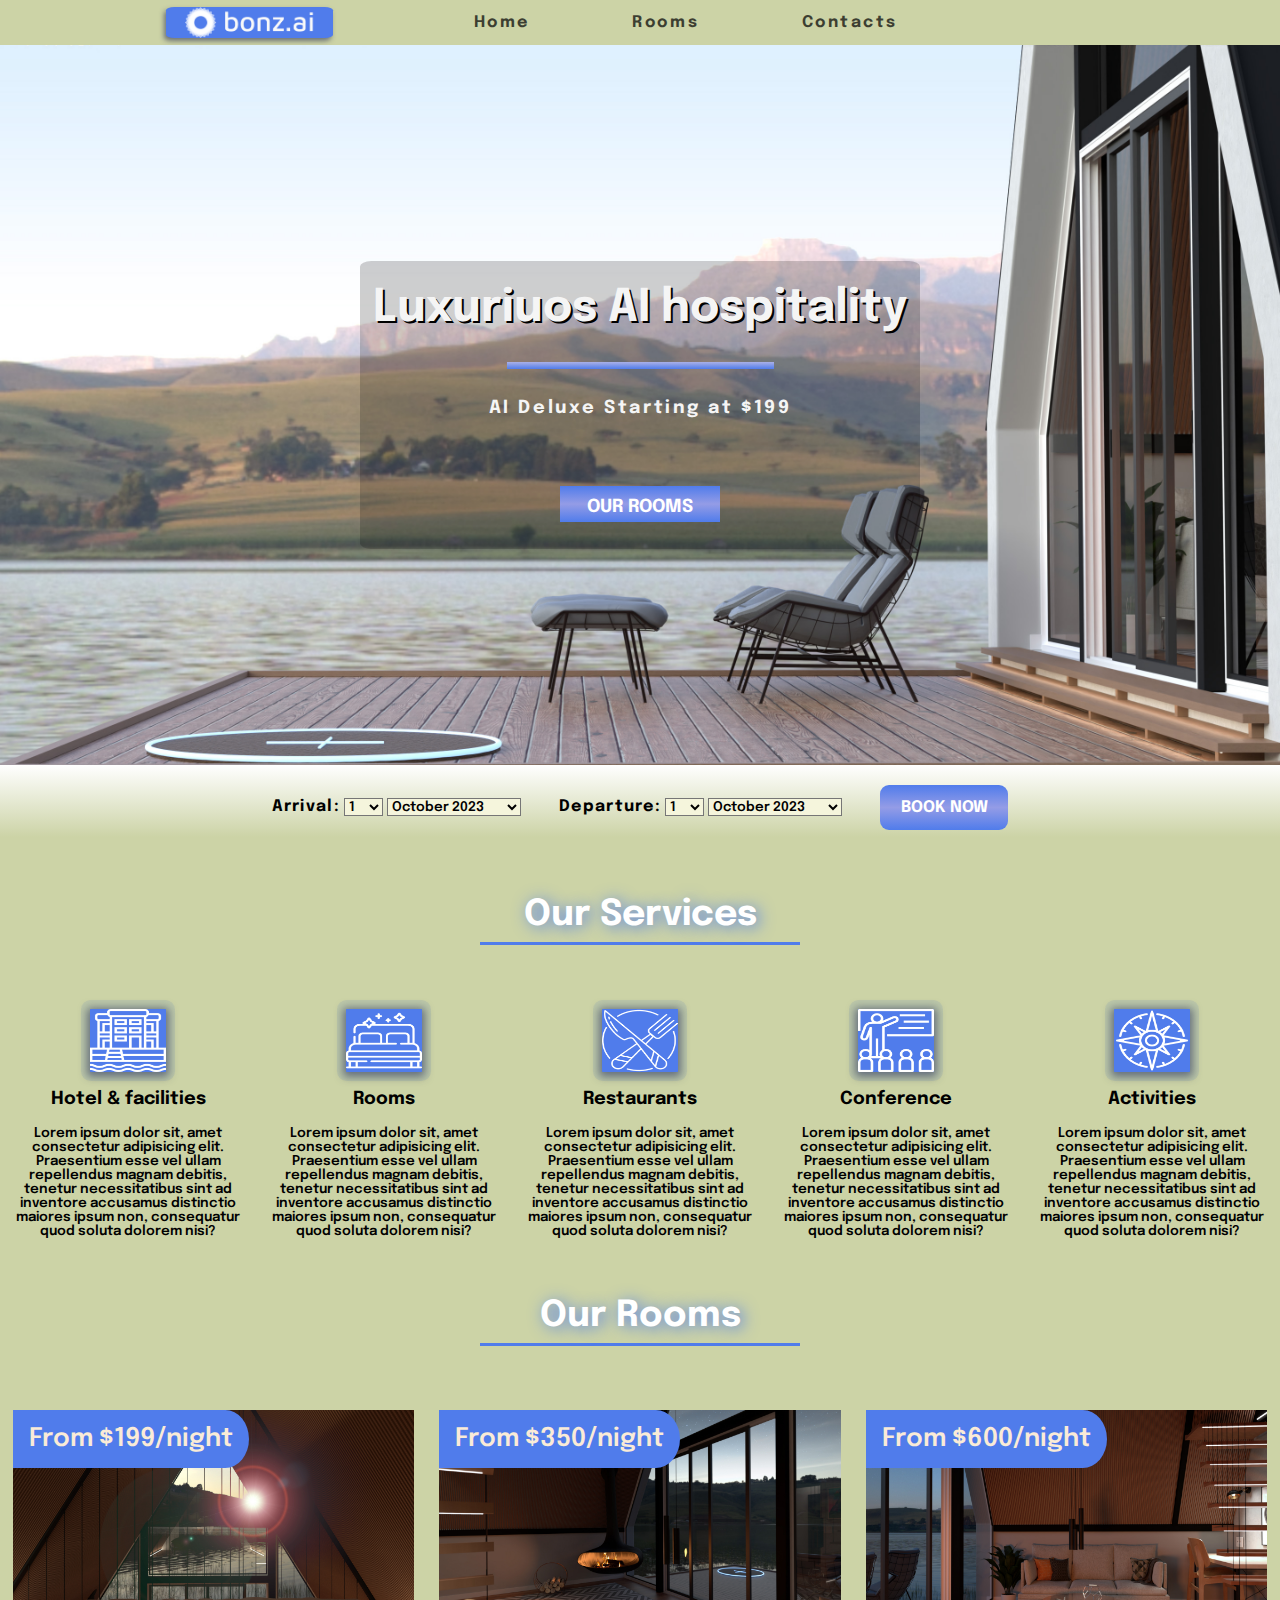
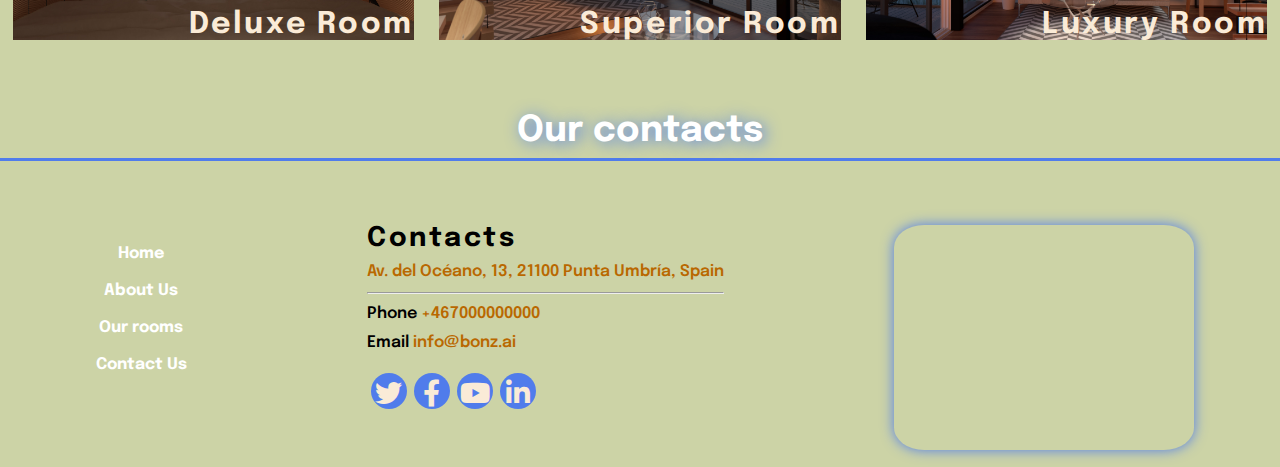
==== commit 680869a6: "Added - Our contacts-, fixed main template" ====
--- a/index.html
+++ b/index.html
@@ -3,9 +3,12 @@
 <head>
     <meta charset="UTF-8">
     <meta name="viewport" content="width=device-width, initial-scale=1.0">
+    <meta name="description" content="Main page with images, contacts and search-bar">
+    <meta name="author" content="Paulius Kamuntavicius">
+    <link rel="icon" type="image/x-icon" href="/bonzai-assets/assets/logo/bonz.ai-logo-white-portrait.png">
+    <link rel="stylesheet" href="https://cdnjs.cloudflare.com/ajax/libs/font-awesome/6.0.0-beta3/css/all.min.css">
     <link rel="stylesheet" href="./css/styles.css">
-    
-    <title>Media queries</title>
+    <title>Bonzai-hotel</title>
 </head>
 <body>
     <section class="wrapper">
@@ -17,10 +20,11 @@
                 <ul class="navbar__list">
                     <li class="navbar__item"><a href="">Home</a></li>
                     <li class="navbar__item"><a href="">Rooms</a></li>
+                    <li class="navbar__item"><a href="">Contacts</a></li>
                 </ul>
             </nav>  
         </header>
-            <section class="hero-image">
+            <section class="hero-image hero-image--page1">
             <section class="content">
                 <h1 class="content__title">Luxuriuos AI hospitality</h1>
                 <div class="content__line"></div>
@@ -28,9 +32,9 @@
                 <a href="#top" class="btn btn--primary">OUR ROOMS</a>
             </section>
             </section>
-            <section class="search-bar">
-                <section class="arrival">
-                    <label class="arrival__text">Arrival:</label>
+        <section class="search-bar">
+            <section class="arrival">
+                <label class="arrival__text">Arrival:</label>
                     <select name="checkin_monthday" class="selection-window">
                         <option value="1">1</option>
                         <option value="2">2</option>
@@ -131,83 +135,114 @@
                 </section>
                 <a href="#top" class="btn btn--secondary">BOOK NOW</a>
             </section>
-            <section class="row row--services-mode">
+        <section class="row row--services-mode">
             <h2 class="row-title row-title--mode">Our Services</h2>
-            </section>
-            <section class="services">
-        <section class="services__hotel-facilities">
-            <a href="#top" class="services__logo-link">
-            <img class="services__logo-img" src="/bonzai-assets/assets/icons/hotelresort.png" alt="facilities"></a>
-            <h2 class="services__title">Hotel & facilities</h2>
-            <p class="services__description">Lorem ipsum dolor sit, amet consectetur adipisicing elit. 
-                Praesentium esse vel ullam repellendus magnam debitis, tenetur necessitatibus sint ad 
-                inventore accusamus distinctio maiores ipsum non, consequatur quod soluta dolorem nisi?</p>
-        </section>
-        <section class="services__room">
-            <a href="#top" class="services__logo-link">
-            <img class="services__logo-img" src="/bonzai-assets/assets/icons/bedicon.png" alt="room"></a>
-            <h2 class="services__title">Rooms</h2>
-            <p class="services__description">Lorem ipsum dolor sit, amet consectetur adipisicing elit. 
-                Praesentium esse vel ullam repellendus magnam debitis, tenetur necessitatibus sint ad 
-                inventore accusamus distinctio maiores ipsum non, consequatur quod soluta dolorem nisi?</p>
-        </section>
-        <section class="services__meal">
-            <a href="#top" class="services__logo-link">
-            <img class="services__logo-img" src="/bonzai-assets/assets/icons/mealwhite.png" alt="meal"></a>
-            <h2 class="services__title">Restaurants</h2>
-            <p class="services__description">Lorem ipsum dolor sit, amet consectetur adipisicing elit. 
-                Praesentium esse vel ullam repellendus magnam debitis, tenetur necessitatibus sint ad 
-                inventore accusamus distinctio maiores ipsum non, consequatur quod soluta dolorem nisi?</p>
-        </section>
-        <section class="services__conference">
-            <a href="#top" class="services__logo-link">
-            <img class="services__logo-img" src="/bonzai-assets/assets/icons/conference.png" alt="conference"></a>
-            <h2 class="services__title">Conference</h2>
-            <p class="services__description">Lorem ipsum dolor sit, amet consectetur adipisicing elit. 
-                Praesentium esse vel ullam repellendus magnam debitis, tenetur necessitatibus sint ad 
-                inventore accusamus distinctio maiores ipsum non, consequatur quod soluta dolorem nisi?</p>
-        </section>
-        <section class="services__activities">
-            <a href="#top" class="services__logo-link">
-            <img class="services__logo-img" src="/bonzai-assets/assets/icons/location-white.png" alt="activities"></a>
-            <h2 class="services__title">Activities</h2>
-            <p class="services__description">Lorem ipsum dolor sit, amet consectetur adipisicing elit. 
-                Praesentium esse vel ullam repellendus magnam debitis, tenetur necessitatibus sint ad 
-                inventore accusamus distinctio maiores ipsum non, consequatur quod soluta dolorem nisi?</p>
-        </section>
-    </section>
-    <section class="row row--rooms-mode">
-        <h2 class="row-title row-title--mode">Our Rooms</h2>
-    </section>
+        </section>
+        <section class="services">
+            <section class="services__hotel-facilities">
+                <a href="#top" class="services__logo-link">
+                    <img class="services__logo-img" src="/bonzai-assets/assets/icons/hotelresort.png" alt="facilities"></a>
+                <h2 class="services__title">Hotel & facilities</h2>
+                <p class="services__description">Lorem ipsum dolor sit, amet consectetur adipisicing elit. 
+                Praesentium esse vel ullam repellendus magnam debitis, tenetur necessitatibus sint ad 
+                inventore accusamus distinctio maiores ipsum non, consequatur quod soluta dolorem nisi?</p>
+            </section>
+            <section class="services__room">
+                <a href="#top" class="services__logo-link">
+                    <img class="services__logo-img" src="/bonzai-assets/assets/icons/bedicon.png" alt="room"></a>
+                <h2 class="services__title">Rooms</h2>
+                <p class="services__description">Lorem ipsum dolor sit, amet consectetur adipisicing elit. 
+                Praesentium esse vel ullam repellendus magnam debitis, tenetur necessitatibus sint ad 
+                inventore accusamus distinctio maiores ipsum non, consequatur quod soluta dolorem nisi?</p>
+            </section>
+            <section class="services__meal">
+                <a href="#top" class="services__logo-link">
+                    <img class="services__logo-img" src="/bonzai-assets/assets/icons/mealwhite.png" alt="meal"></a>
+                <h2 class="services__title">Restaurants</h2>
+                <p class="services__description">Lorem ipsum dolor sit, amet consectetur adipisicing elit. 
+                Praesentium esse vel ullam repellendus magnam debitis, tenetur necessitatibus sint ad 
+                inventore accusamus distinctio maiores ipsum non, consequatur quod soluta dolorem nisi?</p>
+            </section>
+            <section class="services__conference">
+                <a href="#top" class="services__logo-link">
+                    <img class="services__logo-img" src="/bonzai-assets/assets/icons/conference.png" alt="conference"></a>
+                <h2 class="services__title">Conference</h2>
+                <p class="services__description">Lorem ipsum dolor sit, amet consectetur adipisicing elit. 
+                Praesentium esse vel ullam repellendus magnam debitis, tenetur necessitatibus sint ad 
+                inventore accusamus distinctio maiores ipsum non, consequatur quod soluta dolorem nisi?</p>
+            </section>
+            <section class="services__activities">
+                <a href="#top" class="services__logo-link">
+                    <img class="services__logo-img" src="/bonzai-assets/assets/icons/location-white.png" alt="activities"></a>
+                <h2 class="services__title">Activities</h2>
+                <p class="services__description">Lorem ipsum dolor sit, amet consectetur adipisicing elit. 
+                Praesentium esse vel ullam repellendus magnam debitis, tenetur necessitatibus sint ad 
+                inventore accusamus distinctio maiores ipsum non, consequatur quod soluta dolorem nisi?</p>
+            </section>
+        </section>
+        <section class="row row--rooms-mode">
+            <h2 class="row-title row-title--mode">Our Rooms</h2>
+        </section>
         <section class="room">
             <figure class="room__figure">
                 <img src="/bonzai-assets/assets/photos/03-night.jpg" alt="room-night">
-            <section class="room__heading">
-                
-                <span class="room__price">From $199/night</span>
-                <h3 class="rooms__heading-title">Deluxe Room</h3>
-                
-            </section>
+                <section class="room__heading">
+                    <span class="room__price">From $199/night</span>
+                    <h3 class="rooms__heading-title">Deluxe Room</h3>
+                </section>
             </figure>
             <figure class="room__figure">
                 <img src="/bonzai-assets/assets/photos/02-night.jpg" alt="room-night">
-            <section class="room__heading">
-                
-                <span class="room__price">From $350/night</span>
-                <h3 class="rooms__heading-title">Superior Room</h3>
-                
-            </section>
+                <section class="room__heading">
+                    <span class="room__price">From $350/night</span>
+                    <h3 class="rooms__heading-title">Superior Room</h3>
+                </section>
             </figure>
             <figure class="room__figure">
                 <img src="/bonzai-assets/assets/photos/05-night.jpg" alt="room-night">
-            <section class="room__heading">
-                
-                <span class="room__price">From $600/night</span>
-                <h3 class="rooms__heading-title">Luxury Room</h3>
-                
-            </section>
+                <section class="room__heading">
+                    <span class="room__price">From $600/night</span>
+                    <h3 class="rooms__heading-title">Luxury Room</h3> 
+                </section>
             </figure>
         </section>
+        <section class="row row--contacts-mode">
+            <h2 class="row-title row-title--mode">Our contacts</h2>
+        </section>
+        <footer class="footer">
+            <section class="contact contact--section">
+                <section>
+                    <section class="hotel-links">
+                        <a class="hotel-links__link" href="">Home</a>
+                        <a class="hotel-links__link" href="">About Us</a>
+                        <a class="hotel-links__link" href="">Our rooms</a>
+                        <a class="hotel-links__link" href="">Contact Us</a>
+                    </section>
+                </section>
+                <section class="contact__info">
+                    <h4 class="contact__title">Contacts</h4>
+                    <p class="contact__address">Av. del Océano, 13, 21100 Punta Umbría, Spain</p>
+                    <hr>
+                    <p class="contact__phone">
+                        <span class="contact__label">Phone</span>
+                        <a href="tel:+467000000000" class="contact__link"> +467000000000</a>       
+                    </p>
+                    <p class="contact__email">
+                        <span class="contact__label">Email</span>
+                        <a href="info@bonz.ai" class="contact__link"> info@bonz.ai</a>
+                    </p>
+                    <section class="social-icons">
+                        <a class="social-icons__link" href="#"><i class="fab fa-twitter"></i></a>
+                        <a class="social-icons__link" href="#"><i class="fab fa-facebook-f"></i></a>
+                        <a class="social-icons__link" href="#"><i class="fab fa-youtube"></i></a>
+                        <a class="social-icons__link" href="#"><i class="fab fa-linkedin-in"></i></a>
+                    </section>
+                </section>
+                <section class="contact__map">
+                    <iframe class="contact__map-iframe" src="https://www.google.com/maps/embed?pb=!1m14!1m8!1m3!1d6357.996415092748!2d-6.957018733153705!3d37.176513569054876!3m2!1i1024!2i768!4f13.1!3m3!1m2!1s0xd11d6d578b47a79%3A0xef278a4474e8c852!2sPlaya%20de%20Punta%20Umbr%C3%ADa!5e0!3m2!1sen!2sse!4v1697288946475!5m2!1sen!2sse"  allowfullscreen="" loading="lazy" referrerpolicy="no-referrer-when-downgrade"></iframe>
+                </section>
+            </section>
+        </footer>
 </section>
 </body>
 </html>--- a/css/styles.css
+++ b/css/styles.css
@@ -5,6 +5,7 @@
 :root
 {
     --bg-div-color: #B2008A;
+    --bg--color: #ccd3a6;
     --elements-blue-color: #507ceb;
     --text-brown-color: #b96800;
 }
@@ -15,7 +16,7 @@
     padding: 0;
 }
 body {
-    font-family: 'Roboto Slab', serif;
+    /*font-family: 'Roboto Slab', serif;*/
     width: 100%;
 
 }
@@ -26,7 +27,7 @@
     height: 100vh;
     margin: 0 auto;
     grid-template-columns: repeat(3,1fr);
-    grid-auto-rows: 5vh 88vh 10vh 10vh 40vh 10vh 45vh;
+    grid-auto-rows: 5vh 1fr 1fr 1fr 1fr 1fr 1fr 1fr 1fr; 
     row-gap: 0%;
 }
 /*----------------------Header----------------------*/
@@ -34,7 +35,7 @@
     margin: auto;
     height: 100%;
     width: 100%;
-    background: #ccd3a6;
+    background: var(--bg--color);
     grid-column: span 3;
     display: flex;
     justify-content: flex-start;
@@ -86,11 +87,9 @@
 
 /*------------------------Hero image-------------------------*/
 
-.hero-image
-{
+.hero-image {
     grid-column: span 3;
     grid-row: 2;
-    background-image:url(/bonzai-assets/assets/photos/09-night.jpg);
     background-repeat: no-repeat;
     background-size: 100% 100%;
     aspect-ratio: 16/9;
@@ -101,6 +100,13 @@
     justify-content: center;
     align-items: center;
 }
+.hero-image--page1 {
+    background-image:url(/bonzai-assets/assets/photos/09-day.jpg);
+}
+.hero-image--page2 {
+    background-image:url(/bonzai-assets/assets/photos/09-night.jpg);
+}
+
 .content
 {
     width:40%;
@@ -111,6 +117,7 @@
     flex-direction: column;
     justify-content: center;
     align-items: center;
+    padding: 0 1%;
     border-radius: 2%;
     cursor: default;
 }
@@ -122,9 +129,13 @@
     color: whitesmoke;
     text-shadow: 0.1rem 0.1rem black;
 }
+.content__title--modifier {
+    text-shadow: 0.1rem 0.1rem 1rem var(--elements-blue-color);
+}
+
 .content__line {
     height: 0.8vh;
-    background: linear-gradient(#aab0e7,#507ceb);
+    background: linear-gradient(#aab0e7, var(--elements-blue-color));
     margin: 1% 0 1%; 
     width: 50%;
     letter-spacing: 0.1vw;
@@ -170,13 +181,16 @@
     display: flex;
     align-items: center;
     justify-content: center;
+    padding: 1% 0 0;
+    height: 8vh;
 
 }
 
 .search-bar--column {
     flex-direction: column;
     gap: 1vh;
-    padding: 1vh 0 1vh 1vw;
+    padding: 2vh 1vw 1vh 1vw;
+    height: auto;
 
 }
 
@@ -184,7 +198,7 @@
     display: flex;
     align-items: center;
     flex-wrap: wrap;
-    gap: 1vw;
+    gap: 2vw;
 }
 
 .arrival,.btn--secondary {
@@ -305,15 +319,32 @@
     justify-content: center;
     background-color: #ccd3a6;
 }
+
 .row--services-mode {
     grid-column: span 3;
     grid-row: 4;
-}
+
+}
+
 .row--rooms-mode {
-    grid-column: span 3;
+
+    grid-column: span 3;
+    grid-row: 6;
     min-width: fit-content;
 
 }
+
+.row--contacts-mode {
+    grid-column: span 3;
+    grid-row: 8;
+}
+
+.row--services-mode,
+.row--rooms-mode,
+.row--contacts-mode {
+    padding: 4% 0 4%;
+}
+
 .row-title {
     width: 25vw;
     min-width: fit-content;
@@ -324,21 +355,24 @@
 }
 .row-title--mode {
     color: white;
-    border-bottom: 0.2rem solid #507ceb;
-    text-shadow: -0.1rem 0.1rem rgba(0, 0, 0, 0.705);
+    border-bottom: 0.2rem solid var(--elements-blue-color);
+    text-shadow: 0.2rem 0.1rem 1rem var(--elements-blue-color);
     font-size: 4vh;
     padding: 1vh 0;
     
     /*visibility: visible;
     /*animation: fadein 1s ease-in 20ms 1 alternate both;*/
 }
+.row--contacts-mode h2 {
+    width: 100%;
+}
 
 /*-------------------------------------Our services------------------------*/
 .services {
 
     grid-column: span 3;
     grid-row: 5;
-    background-color: #ccd3a6;
+    background-color: var(--bg--color);
     display: flex;
 }
 
@@ -358,7 +392,7 @@
     height: 7vh;
     outline: 1vh solid #0044cd14;
     border-radius: 1%;
-    background: #507ceba6;
+    background: var(--elements-blue-color);
     box-shadow: 0px 2px 8px 3px rgba(50,56,89,0.61);
     transition: 0.5s;
 }
@@ -443,9 +477,96 @@
     width:100%;
     height: 100%;
 }
-
-
-
+/*------------------------------Footer-Contacts-----------------*/
+.footer {
+    grid-column: span 3;
+    grid-row: 9;
+    background: var(--bg--color);
+}
+.contact {
+    display: flex;
+    flex-direction: row;
+    justify-content: space-around;  
+}
+
+.contact--section {
+    padding: 1%;
+    gap: 2%;
+}
+.contact__map-iframe {
+    border: 0;
+    border-radius: 10%;
+    width: 100%;
+    height: 25vh;
+    box-shadow: 0 0 0.8rem var(--elements-blue-color);
+    transition: 1s;
+}
+.contact__map-iframe:hover {
+    transform: scale(1.05);
+}
+
+.contact__info {
+    display: flex;
+    flex-direction: column;
+    gap: 5%;
+    font-weight: 600;
+}
+.contact__title {
+    font-size: 3vh;
+    letter-spacing: 0.2vw;
+
+}
+
+.contact__address {
+    color: var(--text-brown-color);
+}
+.contact__link {
+    color: var(--text-brown-color);
+    text-decoration: none;
+}
+
+.social-icons {
+    display: flex; 
+    margin: 2% 0;
+}
+
+.social-icons__link {
+    display: inline-block;
+    width: 4vh;
+    height: 4vh;
+    background-color: var(--elements-blue-color);
+    color: antiquewhite;
+    border: none;
+    border-radius: 50%;
+    text-align: center;
+    text-decoration: none;
+    font-size: 3vh;
+    line-height: 5vh;
+    margin: 1%;
+}
+
+.social-icons__link:hover {
+    transform: scale(1.1);
+}
+
+.hotel-links {
+    display: flex;
+    flex-direction: column; 
+    align-items: center;
+    padding: 10px;
+}
+
+.hotel-links__link {
+    text-decoration: none;
+    color: white;
+    font-weight: bold;
+    margin: 10px 0; 
+    transition: color 0.3s;
+}
+
+.hotel-links__link:hover {
+    color: var(--elements-blue-color);
+}
 
 /*@keyframes fadein {
     0% {
@@ -458,9 +579,7 @@
     }
 }*/
 @media screen and (360px <= width < 600px) {
-    .wrapper {
-        grid-auto-rows: 5vh 1fr 1fr 10vh 1fr 10vh 1fr;
-    }
+
     .hero-image {
             
             width: 100%;
@@ -484,6 +603,7 @@
     .search-bar {
         flex-direction: column;
         align-items: flex-start;
+        height: fit-content;
     }
     .arrival,
     .departure,
@@ -554,9 +674,7 @@
 }
 
 @media screen and (600px <= width < 768px) {
-    .wrapper {
-        grid-auto-rows: 5vh 1fr 1fr 10vh 1fr 10vh 1fr;
-    }
+ 
     .hero-image {
             
             width: 100%;
@@ -635,9 +753,8 @@
     }
 }
 @media screen and (768px <= width < 1024px) {
-    .wrapper {
-        grid-auto-rows: 5vh 1fr 1fr 10vh 90vh 10vh 28vh;
-    }
+
+
     .content__title {
         padding: 0 1vh;
     }
@@ -662,7 +779,7 @@
 @media screen and  (1024px <= width <= 1200px) {
     
     .wrapper {
-        grid-auto-rows: 5vh 75vh 10vh 10vh 40vh 10vh 35vh;
+        
     }
 
 }
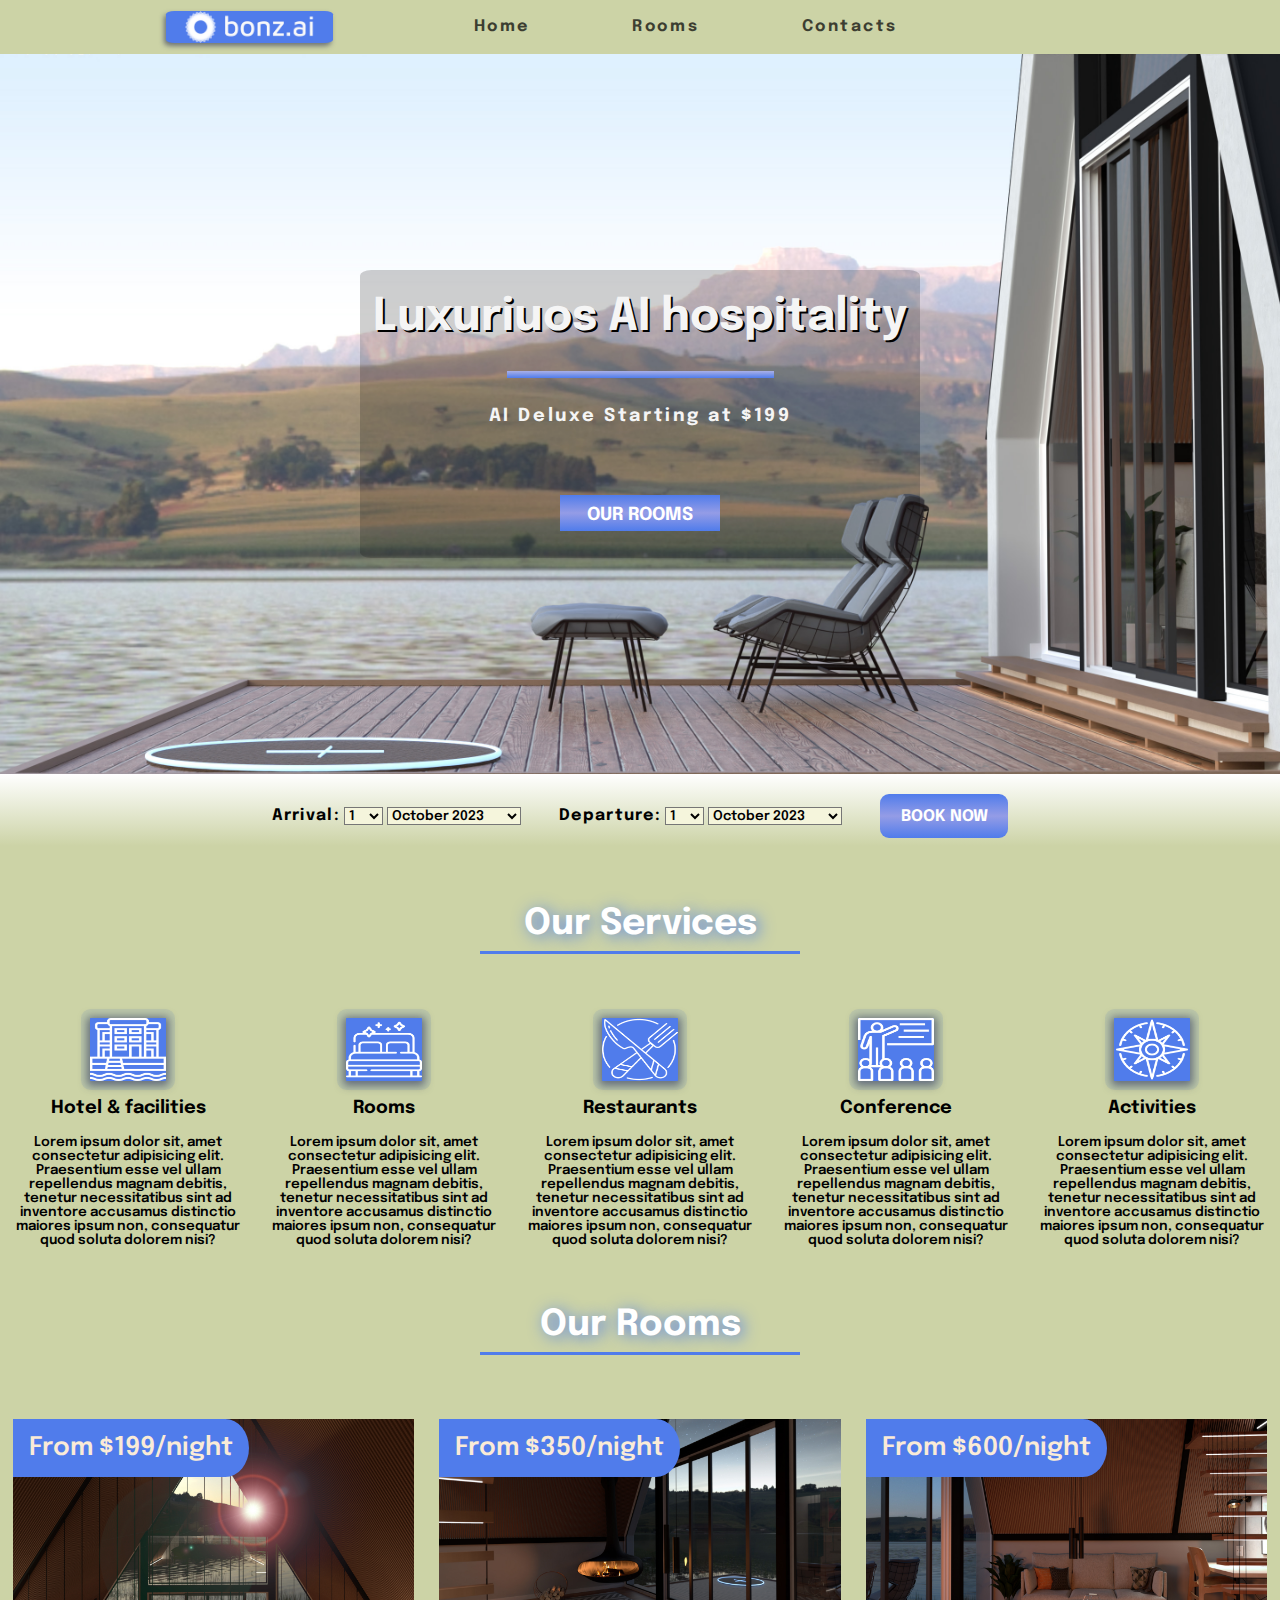
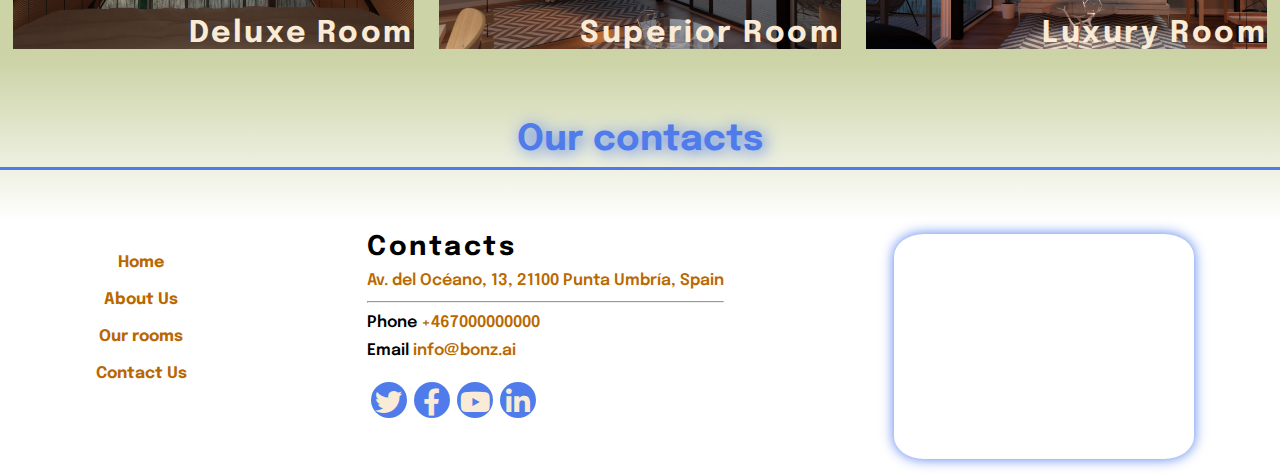
==== commit ee821bd0: "About us.html added and fixed, modified grid, some new image" ====
--- a/index.html
+++ b/index.html
@@ -18,20 +18,20 @@
             </div>
             <nav class="navbar">
                 <ul class="navbar__list">
-                    <li class="navbar__item"><a href="">Home</a></li>
-                    <li class="navbar__item"><a href="">Rooms</a></li>
-                    <li class="navbar__item"><a href="">Contacts</a></li>
+                    <li class="navbar__item"><a href="#top">Home</a></li>
+                    <li class="navbar__item"><a href="facilities.html#our-rooms">Rooms</a></li>
+                    <li class="navbar__item"><a href="#contacts">Contacts</a></li>
                 </ul>
             </nav>  
         </header>
-            <section class="hero-image hero-image--page1">
+        <section class="hero-image hero-image--page1">
             <section class="content">
                 <h1 class="content__title">Luxuriuos AI hospitality</h1>
                 <div class="content__line"></div>
                 <h2 class="content__title2">AI Deluxe Starting at &#36;199</h2>
-                <a href="#top" class="btn btn--primary">OUR ROOMS</a>
-            </section>
-            </section>
+                <a href="facilities.html#searchbar" class="btn btn--primary">OUR ROOMS</a>
+            </section>
+        </section>
         <section class="search-bar">
             <section class="arrival">
                 <label class="arrival__text">Arrival:</label>
@@ -133,14 +133,14 @@
                         <option value="2024-9">September 2024</option>
                     </select>
                 </section>
-                <a href="#top" class="btn btn--secondary">BOOK NOW</a>
+                <a href="facilities.html#searchbar" class="btn btn--secondary">BOOK NOW</a>
             </section>
         <section class="row row--services-mode">
             <h2 class="row-title row-title--mode">Our Services</h2>
         </section>
         <section class="services">
             <section class="services__hotel-facilities">
-                <a href="#top" class="services__logo-link">
+                <a href="facilities.html#facilities" class="services__logo-link">
                     <img class="services__logo-img" src="/bonzai-assets/assets/icons/hotelresort.png" alt="facilities"></a>
                 <h2 class="services__title">Hotel & facilities</h2>
                 <p class="services__description">Lorem ipsum dolor sit, amet consectetur adipisicing elit. 
@@ -148,7 +148,7 @@
                 inventore accusamus distinctio maiores ipsum non, consequatur quod soluta dolorem nisi?</p>
             </section>
             <section class="services__room">
-                <a href="#top" class="services__logo-link">
+                <a href="facilities.html#our-rooms" class="services__logo-link">
                     <img class="services__logo-img" src="/bonzai-assets/assets/icons/bedicon.png" alt="room"></a>
                 <h2 class="services__title">Rooms</h2>
                 <p class="services__description">Lorem ipsum dolor sit, amet consectetur adipisicing elit. 
@@ -156,7 +156,7 @@
                 inventore accusamus distinctio maiores ipsum non, consequatur quod soluta dolorem nisi?</p>
             </section>
             <section class="services__meal">
-                <a href="#top" class="services__logo-link">
+                <a href="facilities.html#restaurants" class="services__logo-link">
                     <img class="services__logo-img" src="/bonzai-assets/assets/icons/mealwhite.png" alt="meal"></a>
                 <h2 class="services__title">Restaurants</h2>
                 <p class="services__description">Lorem ipsum dolor sit, amet consectetur adipisicing elit. 
@@ -164,7 +164,7 @@
                 inventore accusamus distinctio maiores ipsum non, consequatur quod soluta dolorem nisi?</p>
             </section>
             <section class="services__conference">
-                <a href="#top" class="services__logo-link">
+                <a href="facilities.html#conference" class="services__logo-link">
                     <img class="services__logo-img" src="/bonzai-assets/assets/icons/conference.png" alt="conference"></a>
                 <h2 class="services__title">Conference</h2>
                 <p class="services__description">Lorem ipsum dolor sit, amet consectetur adipisicing elit. 
@@ -172,7 +172,7 @@
                 inventore accusamus distinctio maiores ipsum non, consequatur quod soluta dolorem nisi?</p>
             </section>
             <section class="services__activities">
-                <a href="#top" class="services__logo-link">
+                <a href="facilities.html#gym" class="services__logo-link">
                     <img class="services__logo-img" src="/bonzai-assets/assets/icons/location-white.png" alt="activities"></a>
                 <h2 class="services__title">Activities</h2>
                 <p class="services__description">Lorem ipsum dolor sit, amet consectetur adipisicing elit. 
@@ -207,7 +207,7 @@
             </figure>
         </section>
         <section class="row row--contacts-mode">
-            <h2 class="row-title row-title--mode">Our contacts</h2>
+            <h2 id="contacts" class="row-title row-title--mode">Our contacts</h2>
         </section>
         <footer class="footer">
             <section class="contact contact--section">
@@ -215,7 +215,7 @@
                     <section class="hotel-links">
                         <a class="hotel-links__link" href="">Home</a>
                         <a class="hotel-links__link" href="">About Us</a>
-                        <a class="hotel-links__link" href="">Our rooms</a>
+                        <a class="hotel-links__link" href="facilities.html">Our rooms</a>
                         <a class="hotel-links__link" href="">Contact Us</a>
                     </section>
                 </section>
--- a/css/styles.css
+++ b/css/styles.css
@@ -27,7 +27,7 @@
     height: 100vh;
     margin: 0 auto;
     grid-template-columns: repeat(3,1fr);
-    grid-auto-rows: 5vh 1fr 1fr 1fr 1fr 1fr 1fr 1fr 1fr; 
+    grid-auto-rows: 1fr; 
     row-gap: 0%;
 }
 /*----------------------Header----------------------*/
@@ -54,12 +54,14 @@
 }
 .logo {
     display: flex;
-    max-height: 4vh;
+    max-height: 5vh;
     min-width: 15%;
+    margin: 1% 0 1%;
     /*aspect-ratio: 10/2;*/
     background-color: #507ceb;
     border-radius: 5% / 10%;
-    box-shadow: -2px 3px 5px 0px rgba(50,56,89,0.61)
+    box-shadow: -2px 3px 5px 0px rgba(50,56,89,0.61);
+    
       
 }
 .logo img {
@@ -89,7 +91,6 @@
 
 .hero-image {
     grid-column: span 3;
-    grid-row: 2;
     background-repeat: no-repeat;
     background-size: 100% 100%;
     aspect-ratio: 16/9;
@@ -100,11 +101,17 @@
     justify-content: center;
     align-items: center;
 }
+
 .hero-image--page1 {
     background-image:url(/bonzai-assets/assets/photos/09-day.jpg);
 }
+
 .hero-image--page2 {
     background-image:url(/bonzai-assets/assets/photos/09-night.jpg);
+}
+
+.hero-image--page3 {
+    background-image: url(/bonzai-assets/assets/photos/inside\ bar\ .jpg);
 }
 
 .content
@@ -172,11 +179,15 @@
     font-size: 2.2vh;
     transform: scale(1.1);
 }
+
+.margin-change {
+    margin: 2vh 2vw 2vh;
+}
+
 /*-----------------------------Searchbar------------------*/
 .search-bar
 {
     grid-column: span 3;
-    grid-row: 3;
     background:linear-gradient(#ffffff,#ccd3a6);
     display: flex;
     align-items: center;
@@ -322,26 +333,29 @@
 
 .row--services-mode {
     grid-column: span 3;
-    grid-row: 4;
+
 
 }
 
 .row--rooms-mode {
-
-    grid-column: span 3;
-    grid-row: 6;
+    grid-column: span 3;
     min-width: fit-content;
 
 }
+.row--rooms-mode2 {
+    grid-column: span 3;
+}
 
 .row--contacts-mode {
     grid-column: span 3;
-    grid-row: 8;
+
 }
 
 .row--services-mode,
 .row--rooms-mode,
-.row--contacts-mode {
+.row--contacts-mode,
+.row--facilities-mode,
+.row--about-us {
     padding: 4% 0 4%;
 }
 
@@ -360,18 +374,28 @@
     font-size: 4vh;
     padding: 1vh 0;
     
-    /*visibility: visible;
-    /*animation: fadein 1s ease-in 20ms 1 alternate both;*/
 }
 .row--contacts-mode h2 {
     width: 100%;
+    color: var(--elements-blue-color);
+
+}
+.row--contacts-mode {
+background:linear-gradient(#ccd3a6,#ffffff);
+}
+
+.row--facilities-mode {
+    grid-column: span 3;
+
+}
+.row--about-us {
+    grid-column: span 3;
 }
 
 /*-------------------------------------Our services------------------------*/
 .services {
 
     grid-column: span 3;
-    grid-row: 5;
     background-color: var(--bg--color);
     display: flex;
 }
@@ -416,10 +440,9 @@
     font-weight: 600;
 }
 
-/*-------------------------------------Rooms cards------------------------------*/
+/*-------------------------------------Rooms cards offer ------------------------------*/
 .room {
     grid-column: span 3;
-    grid-row: 7;
     display:flex ;
     flex-direction: row;
     background-color: #ccd3a6;
@@ -432,14 +455,15 @@
 }
 
 .room__figure:hover {
-    transform: scale(1.12) translate(5%, -5%);
+    transform: scale(1.12) translate(6%, -5%);
     z-index: 2;
 }
 .room__figure:nth-of-type(2):hover {
     transform: scale(1.11) translate(0, -5%);
 }
 .room__figure:nth-of-type(3):hover {
-    transform: scale(1.12) translate(-5%, -5%);
+    transform: scale(1.12) translate(-6%, -5%);
+    z-index: 1;
 }
 
 .room__heading {
@@ -477,11 +501,195 @@
     width:100%;
     height: 100%;
 }
-/*------------------------------Footer-Contacts-----------------*/
+
+/*--------------------------Room Card---------------------------*/
+.room-cards-container {
+    grid-column: span 3;
+    display: flex;
+    flex-wrap: wrap;
+    justify-content: space-between;
+    background-color: var(--bg--color);
+    padding: 1%;
+}
+
+.room-card {
+    width: calc(33.33% - 20px); 
+    margin-bottom: 3%;
+    position: relative;
+    overflow: hidden;
+    border-radius: 0 0 2% 2% / 2% 2%;
+    background-color: white;
+    
+
+}
+
+.room-card__image {
+    max-width: 100%;
+    max-height: 100%;
+    width: auto;
+    height: auto;
+    aspect-ratio: 16/9;
+    transition: 3s;
+}
+
+.room-card__book-now {
+    text-decoration: none;
+    position: absolute;
+    bottom: 9vh; 
+    font-size: 2vh;
+    font-weight: 600;
+    padding: 2%;
+    left: 50%;
+    border-radius:3% /10%;
+    transform: translateX(50%);
+    opacity: 0;
+    transition: opacity 0.5s;
+    color: white;
+    background-color: var(--elements-blue-color);
+  }
+  
+  .room-card:hover .room-card__book-now {
+    opacity: 1;
+   
+  }
+  .room-card:hover .room-card__image {
+    transform: scale(1.3); 
+}   
+.room-card:hover .room-card__type {
+    transform: translateY(-50%);
+    font-weight: 700; 
+    color: white;
+    text-shadow: 0.1vh 0.2vh 0.3vh #00000033;
+
+}
+
+  .room-card__type,
+  .room-card__price {
+    padding: 2% 2%;
+    font-size: 2.5vh;
+    letter-spacing: 0.1vw;
+    font-weight: 600;
+    z-index: 1;
+    color: var(--elements-blue-color);
+    transition: transform 2s, font-weight 3s ease-in-out, color 0.5s, text-shadow 0.5s;
+  }
+  .room-card__price {
+    font-size: 2vh;
+    color: var(--text-brown-color);
+  }
+
+/*--------------------------About us-----------------------------*/
+
+.about-us-content {
+    grid-column: span 2;
+    width: 100%;
+    display: flex;
+    flex-direction: column;
+    justify-content: center;
+    padding: 0% 1%;
+    gap: 3vh;
+    padding: 1%;
+    background: var(--bg--color);
+}
+
+.about-us-content--to-right-side {
+    align-items: flex-end;
+}
+
+
+.about-us-content-card {
+    max-width: 80%;
+    max-height: 100%;
+    display: flex;
+    flex-direction: column;
+    gap: 3vh;
+    padding: 1%;
+    background-color: white;
+    border-radius: 2% / 3%;
+    width: fit-content;
+    height: fit-content;
+}
+
+.about-us-content__title
+{
+    font-size: 3.5vh;
+    color: var(--text-brown-color);
+    padding: 2% 1% 1%;
+}
+
+.about-us-content__description {
+    line-height: 2.5vh; 
+    padding-bottom: 2%;
+    font-weight:bolder;
+    text-align: left;
+}
+
+
+.entrance-image,.bar-image,.restaurant1-image,.restaurant2-image,
+.coffee-room-image,.meeting-room-image,.sauna-image,.gym-image,.pool-image  {
+    grid-column: span 1;
+    padding: 1% 2% 1%;
+    background-color: var(--bg--color);
+}
+
+
+.about-us-image {
+    max-width: 100%;
+    height: 100%;
+    
+}
+
+
+
+/*--------------------------Facilities-------------------------*/
+
+.facilities {
+    grid-column: span 3;
+    display: flex;
+    flex-wrap: wrap;
+    justify-content: space-between;
+    background-color: var(--bg--color);
+    padding: 1%;
+}
+
+.facilities__item {
+    position: relative;
+    flex-basis: 50%;
+}
+
+.facilities__image {
+    max-width: 100%;
+    height: auto;
+    display: block;
+    z-index: 1;
+}
+
+.facilities__details {
+    position: absolute;
+    top: 0;
+    left: 0;
+    width: 100%;
+    padding: 2% 0 1%;
+    background-color: var(--elements-blue-color);
+    color: white;
+    text-align: center;
+    font-size: 3vh;
+    font-weight: 600;
+    opacity: 0;
+    transition: opacity 1s;
+}
+
+.facilities__item:hover .facilities__details {
+    opacity: 1; /* Only changing opacity on hover */
+}
+
+
+/*--------------------------Footer-Contacts--------------------*/
 .footer {
     grid-column: span 3;
-    grid-row: 9;
-    background: var(--bg--color);
+ 
+    /* background: linear-gradient(to top, #ccd3a6cc, #ccd3a600, #ffffff);*/
+
 }
 .contact {
     display: flex;
@@ -558,7 +766,7 @@
 
 .hotel-links__link {
     text-decoration: none;
-    color: white;
+    color: var(--text-brown-color);
     font-weight: bold;
     margin: 10px 0; 
     transition: color 0.3s;
@@ -580,6 +788,22 @@
 }*/
 @media screen and (360px <= width < 600px) {
 
+    .header {
+        min-width: fit-content;
+        flex-direction: column;
+        padding-inline-start:0;
+        padding: 1%;
+        align-items: center;
+    }
+    .logo {
+        min-width: 35%;
+        max-width: 50%;
+        margin: 1% 0 2%
+    }
+    .navbar {
+        margin:0;
+        padding-left: 0;
+    }
     .hero-image {
             
             width: 100%;
@@ -778,9 +1002,7 @@
 }    
 @media screen and  (1024px <= width <= 1200px) {
     
-    .wrapper {
-        
-    }
+
 
 }
 @media screen and  (1200px < width ) {
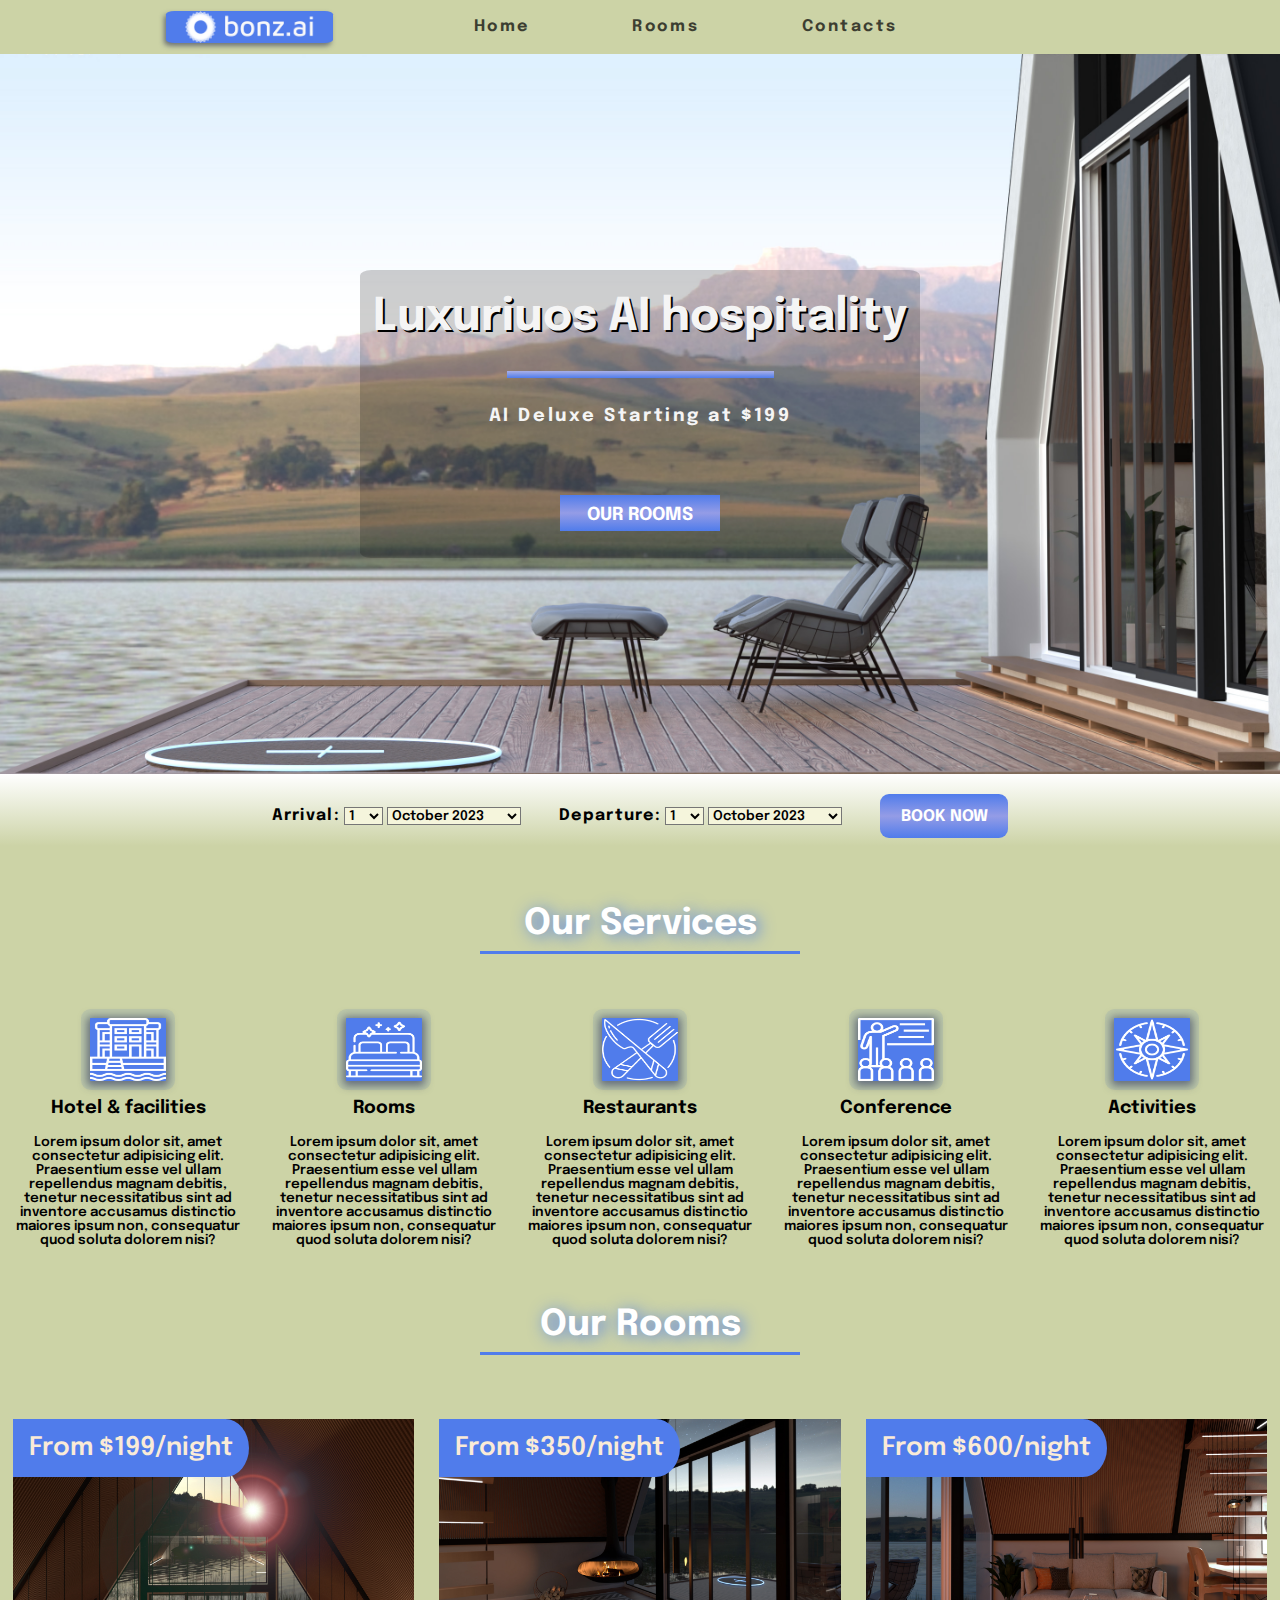
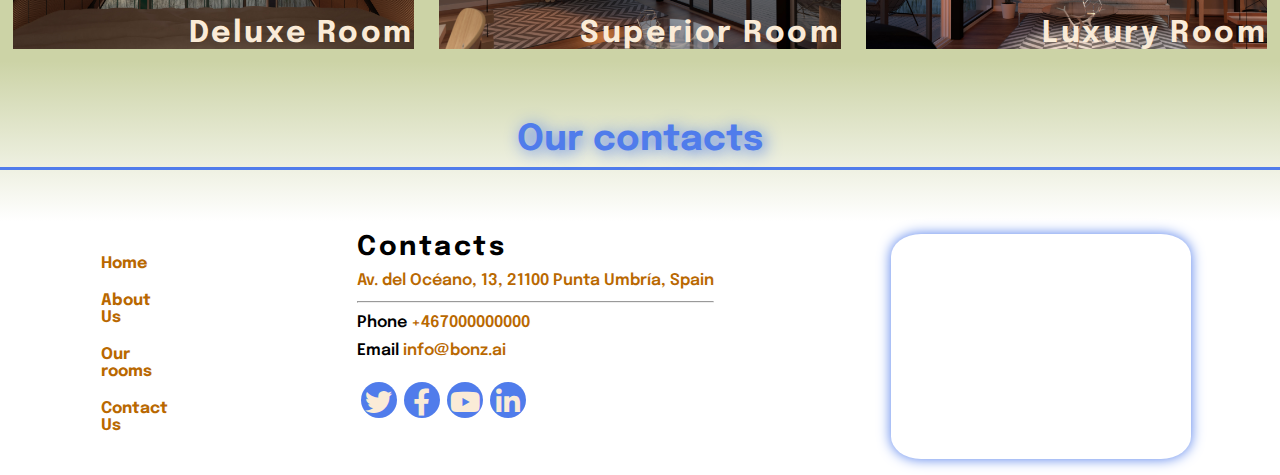
==== commit 21020f56: "project-finished project-finished--solving-not-showing-images" ====
--- a/index.html
+++ b/index.html
@@ -5,16 +5,19 @@
     <meta name="viewport" content="width=device-width, initial-scale=1.0">
     <meta name="description" content="Main page with images, contacts and search-bar">
     <meta name="author" content="Paulius Kamuntavicius">
-    <link rel="icon" type="image/x-icon" href="/bonzai-assets/assets/logo/bonz.ai-logo-white-portrait.png">
+    <link rel="icon" type="image/x-icon" href="./bonzai-assets/assets/logo/bonz.ai-logo-white-portrait.png">
     <link rel="stylesheet" href="https://cdnjs.cloudflare.com/ajax/libs/font-awesome/6.0.0-beta3/css/all.min.css">
     <link rel="stylesheet" href="./css/styles.css">
     <title>Bonzai-hotel</title>
 </head>
 <body>
     <section class="wrapper">
+
+<!---------------------------------Header---------------------------------------------------->
+
         <header class="header">
             <div class="logo">
-                <img src="/bonzai-assets/assets/logo/bonz.ai-logo-white-landscape.png" alt="bonzai">
+                <img src="./bonzai-assets/assets/logo/bonz.ai-logo-white-landscape.png" alt="bonzai">
             </div>
             <nav class="navbar">
                 <ul class="navbar__list">
@@ -24,6 +27,9 @@
                 </ul>
             </nav>  
         </header>
+
+<!---------------------------------Hero imager---------------------------------------------------->
+
         <section class="hero-image hero-image--page1">
             <section class="content">
                 <h1 class="content__title">Luxuriuos AI hospitality</h1>
@@ -141,7 +147,7 @@
         <section class="services">
             <section class="services__hotel-facilities">
                 <a href="facilities.html#facilities" class="services__logo-link">
-                    <img class="services__logo-img" src="/bonzai-assets/assets/icons/hotelresort.png" alt="facilities"></a>
+                    <img class="services__logo-img" src="./bonzai-assets/assets/icons/hotelresort.png" alt="facilities"></a>
                 <h2 class="services__title">Hotel & facilities</h2>
                 <p class="services__description">Lorem ipsum dolor sit, amet consectetur adipisicing elit. 
                 Praesentium esse vel ullam repellendus magnam debitis, tenetur necessitatibus sint ad 
@@ -149,7 +155,7 @@
             </section>
             <section class="services__room">
                 <a href="facilities.html#our-rooms" class="services__logo-link">
-                    <img class="services__logo-img" src="/bonzai-assets/assets/icons/bedicon.png" alt="room"></a>
+                    <img class="services__logo-img" src="./bonzai-assets/assets/icons/bedicon.png" alt="room"></a>
                 <h2 class="services__title">Rooms</h2>
                 <p class="services__description">Lorem ipsum dolor sit, amet consectetur adipisicing elit. 
                 Praesentium esse vel ullam repellendus magnam debitis, tenetur necessitatibus sint ad 
@@ -157,7 +163,7 @@
             </section>
             <section class="services__meal">
                 <a href="facilities.html#restaurants" class="services__logo-link">
-                    <img class="services__logo-img" src="/bonzai-assets/assets/icons/mealwhite.png" alt="meal"></a>
+                    <img class="services__logo-img" src="./bonzai-assets/assets/icons/mealwhite.png" alt="meal"></a>
                 <h2 class="services__title">Restaurants</h2>
                 <p class="services__description">Lorem ipsum dolor sit, amet consectetur adipisicing elit. 
                 Praesentium esse vel ullam repellendus magnam debitis, tenetur necessitatibus sint ad 
@@ -165,7 +171,7 @@
             </section>
             <section class="services__conference">
                 <a href="facilities.html#conference" class="services__logo-link">
-                    <img class="services__logo-img" src="/bonzai-assets/assets/icons/conference.png" alt="conference"></a>
+                    <img class="services__logo-img" src="./bonzai-assets/assets/icons/conference.png" alt="conference"></a>
                 <h2 class="services__title">Conference</h2>
                 <p class="services__description">Lorem ipsum dolor sit, amet consectetur adipisicing elit. 
                 Praesentium esse vel ullam repellendus magnam debitis, tenetur necessitatibus sint ad 
@@ -173,7 +179,7 @@
             </section>
             <section class="services__activities">
                 <a href="facilities.html#gym" class="services__logo-link">
-                    <img class="services__logo-img" src="/bonzai-assets/assets/icons/location-white.png" alt="activities"></a>
+                    <img class="services__logo-img" src="./bonzai-assets/assets/icons/location-white.png" alt="activities"></a>
                 <h2 class="services__title">Activities</h2>
                 <p class="services__description">Lorem ipsum dolor sit, amet consectetur adipisicing elit. 
                 Praesentium esse vel ullam repellendus magnam debitis, tenetur necessitatibus sint ad 
@@ -185,38 +191,44 @@
         </section>
         <section class="room">
             <figure class="room__figure">
-                <img src="/bonzai-assets/assets/photos/03-night.jpg" alt="room-night">
+                <img src="./bonzai-assets/assets/photos/03-night.jpg" alt="room-night">
                 <section class="room__heading">
                     <span class="room__price">From $199/night</span>
                     <h3 class="rooms__heading-title">Deluxe Room</h3>
                 </section>
             </figure>
             <figure class="room__figure">
-                <img src="/bonzai-assets/assets/photos/02-night.jpg" alt="room-night">
+                <img src="./bonzai-assets/assets/photos/02-night.jpg" alt="room-night">
                 <section class="room__heading">
                     <span class="room__price">From $350/night</span>
                     <h3 class="rooms__heading-title">Superior Room</h3>
                 </section>
             </figure>
             <figure class="room__figure">
-                <img src="/bonzai-assets/assets/photos/05-night.jpg" alt="room-night">
+                <img src="./bonzai-assets/assets/photos/05-night.jpg" alt="room-night">
                 <section class="room__heading">
                     <span class="room__price">From $600/night</span>
                     <h3 class="rooms__heading-title">Luxury Room</h3> 
                 </section>
             </figure>
         </section>
+
+<!---------------------------------Contacts title row---------------------------------------------------->
+
         <section class="row row--contacts-mode">
             <h2 id="contacts" class="row-title row-title--mode">Our contacts</h2>
         </section>
+
+<!---------------------------------Footer - Contacts---------------------------------------------------->  
+        
         <footer class="footer">
             <section class="contact contact--section">
                 <section>
                     <section class="hotel-links">
-                        <a class="hotel-links__link" href="">Home</a>
-                        <a class="hotel-links__link" href="">About Us</a>
-                        <a class="hotel-links__link" href="facilities.html">Our rooms</a>
-                        <a class="hotel-links__link" href="">Contact Us</a>
+                        <a class="hotel-links__link" href="#top">Home</a>
+                        <a class="hotel-links__link" href="about us.html">About Us</a>
+                        <a class="hotel-links__link" href="facilities.html#our-rooms">Our rooms</a>
+                        <a class="hotel-links__link" href="#contacts">Contact Us</a>
                     </section>
                 </section>
                 <section class="contact__info">
@@ -232,10 +244,10 @@
                         <a href="info@bonz.ai" class="contact__link"> info@bonz.ai</a>
                     </p>
                     <section class="social-icons">
-                        <a class="social-icons__link" href="#"><i class="fab fa-twitter"></i></a>
-                        <a class="social-icons__link" href="#"><i class="fab fa-facebook-f"></i></a>
-                        <a class="social-icons__link" href="#"><i class="fab fa-youtube"></i></a>
-                        <a class="social-icons__link" href="#"><i class="fab fa-linkedin-in"></i></a>
+                        <a class="social-icons__link" href="https://twitter.com"><i class="fab fa-twitter"></i></a>
+                        <a class="social-icons__link" href="https://www.facebook.com"><i class="fab fa-facebook-f"></i></a>
+                        <a class="social-icons__link" href="https://www.youtube.com/"><i class="fab fa-youtube"></i></a>
+                        <a class="social-icons__link" href="https://www.linkedin.com/"><i class="fab fa-linkedin-in"></i></a>
                     </section>
                 </section>
                 <section class="contact__map">
--- a/css/styles.css
+++ b/css/styles.css
@@ -1,13 +1,15 @@
 @import url("https://fonts.googleapis.com/css2?family=Roboto+Slab&display=swap");
-@import url('vanilla.css');
 @import url('https://fonts.googleapis.com/css2?family=Epilogue:ital,wght@0,200;0,600;0,700;0,800;0,900;1,200;1,800&display=swap');
 
 :root
 {
-    --bg-div-color: #B2008A;
     --bg--color: #ccd3a6;
     --elements-blue-color: #507ceb;
     --text-brown-color: #b96800;
+    --cards-title-font-size: 3.5vh;
+    --cards-description-font-size: 2.5vh;
+    --cards-description-font-weight: 600;
+
 }
 * {
     font-family: 'Epilogue';
@@ -58,7 +60,7 @@
     min-width: 15%;
     margin: 1% 0 1%;
     /*aspect-ratio: 10/2;*/
-    background-color: #507ceb;
+    background-color: var(--elements-blue-color);
     border-radius: 5% / 10%;
     box-shadow: -2px 3px 5px 0px rgba(50,56,89,0.61);
     
@@ -103,15 +105,39 @@
 }
 
 .hero-image--page1 {
-    background-image:url(/bonzai-assets/assets/photos/09-day.jpg);
+    background-image:url("../bonzai-assets/assets/photos/09-day.jpg");
 }
 
 .hero-image--page2 {
-    background-image:url(/bonzai-assets/assets/photos/09-night.jpg);
+    background-image:url("../bonzai-assets/assets/photos/09-night.jpg");
 }
 
 .hero-image--page3 {
-    background-image: url(/bonzai-assets/assets/photos/inside\ bar\ .jpg);
+    background-image: url("../bonzai-assets/assets/photos/inside\ bar\ .jpg");
+}
+
+.hero-image--page4 {
+    background-image: url("../bonzai-assets/assets/photos/03-day.jpg")
+}
+
+.hero-image--page5 {
+    background-image: url("../bonzai-assets/assets/photos/06-night.jpg");
+}
+
+.hero-image--page6 {
+    background-image: url("../bonzai-assets/assets/photos/Suit\ room.jpg");
+}
+
+.hero-image--page7 {
+    background-image: url("../bonzai-assets/assets/photos/07-day.jpg");
+}
+
+.hero-image--page8 {
+    background-image: url("../bonzai-assets/assets/photos/Luxury\ room.jpg");
+}
+
+.hero-image--page9 {
+    background-image: url("../bonzai-assets/assets/photos/presidential\ room\ .jpg");
 }
 
 .content
@@ -180,7 +206,9 @@
     transform: scale(1.1);
 }
 
-.margin-change {
+.btn--margin-change {
+    padding: 0 2% 0;
+    width: fit-content;
     margin: 2vh 2vw 2vh;
 }
 
@@ -231,11 +259,26 @@
 .btn--secondary:hover {
     box-shadow: 0px 5px 6px 3px rgba(50,56,89,0.61);
     font-size: 2.2vh;
-    transform: scale(1.05)translateY(-5%);
-    
-    
-}
-
+    transform: scale(1.05)translateY(-5%); 
+    
+}
+
+.btn--secondary--room-page {
+    width: 50%;
+    height: 100%;
+    padding: 2%;
+    margin: auto;
+    border-radius: 5% /50%;
+    font-size: larger;
+
+}
+.book-now-position-room {
+    grid-column: span 3;
+    padding: 8% 0 0;
+    grid-column: span 3;
+    background: var(--bg--color);
+
+}
 .arrival__text,.departure__text {
 
     font-weight: bold;
@@ -383,6 +426,9 @@
 .row--contacts-mode {
 background:linear-gradient(#ccd3a6,#ffffff);
 }
+.row--contacts-mode--additional-padding {
+    padding: 20% 0 4%;
+}
 
 .row--facilities-mode {
     grid-column: span 3;
@@ -503,6 +549,7 @@
 }
 
 /*--------------------------Room Card---------------------------*/
+
 .room-cards-container {
     grid-column: span 3;
     display: flex;
@@ -578,6 +625,77 @@
     color: var(--text-brown-color);
   }
 
+/*----------------Room page with descriptions-------------------*/ 
+
+.room-description {
+    padding: 5% 5%;
+    grid-column: span 3;
+    display: flex;
+    gap: 20%;
+    background-color: var(--bg--color);
+}
+
+.room-description__details,
+.room-description__info {
+    flex: 1;
+    width: 50%;
+    padding: 3%;
+    border-radius: 2% / 3%;
+    background-color: white;
+}
+.room-description__title {
+    margin: 0 0 3%;
+    font-size: var(--cards-title-font-size);
+    color: var(--text-brown-color);
+}
+
+.room-description__text,
+.room-description__info-item {
+    font-size: var(--cards-description-font-size);
+    font-weight: var(--cards-description-font-weight);
+    line-height: 3vh;
+    text-align: left;
+}
+
+.room-description__info-item {
+    padding: 0 0 5%;
+}
+
+.extra-info1,
+.extra-info2,
+.extra-info3 {
+    display: flex;
+    flex-wrap: wrap;
+    justify-content: space-between;
+    padding: 2% 1%;
+
+}
+
+.extra-info__list {
+    list-style: none;
+    width: 100%;
+    height: auto;
+    padding: 0 8% 0;
+    font-size: var(--cards-description-font-size);
+    font-weight: var(--cards-description-font-weight);
+}
+
+.extra-info__item {
+    display: flex;
+    align-items: center;
+    padding: 2% 1% 2%;
+    color: var(--elements-blue-color)
+    
+}
+
+.extra-info__item::before {
+    content: '-';
+    width: 1vw; 
+    display: inline-block;
+    text-align: right; 
+    margin-right: 0.8vw; 
+}
+
 /*--------------------------About us-----------------------------*/
 
 .about-us-content {
@@ -612,9 +730,13 @@
 
 .about-us-content__title
 {
+    text-align: center;
     font-size: 3.5vh;
     color: var(--text-brown-color);
     padding: 2% 1% 1%;
+}
+.about-us-content__title--to-left-side {
+    text-align: left;
 }
 
 .about-us-content__description {
@@ -626,7 +748,8 @@
 
 
 .entrance-image,.bar-image,.restaurant1-image,.restaurant2-image,
-.coffee-room-image,.meeting-room-image,.sauna-image,.gym-image,.pool-image  {
+.coffee-room-image,.meeting-room-image,.sauna-image,.gym-image,.pool-image,
+.room-image  {
     grid-column: span 1;
     padding: 1% 2% 1%;
     background-color: var(--bg--color);
@@ -679,18 +802,22 @@
     transition: opacity 1s;
 }
 
+.facilities__link {
+    text-decoration: none;
+    color: white;
+}
+
 .facilities__item:hover .facilities__details {
-    opacity: 1; /* Only changing opacity on hover */
+    opacity: 1; 
 }
 
 
 /*--------------------------Footer-Contacts--------------------*/
+
 .footer {
     grid-column: span 3;
- 
-    /* background: linear-gradient(to top, #ccd3a6cc, #ccd3a600, #ffffff);*/
-
-}
+}
+
 .contact {
     display: flex;
     flex-direction: row;
@@ -701,6 +828,7 @@
     padding: 1%;
     gap: 2%;
 }
+
 .contact__map-iframe {
     border: 0;
     border-radius: 10%;
@@ -709,6 +837,7 @@
     box-shadow: 0 0 0.8rem var(--elements-blue-color);
     transition: 1s;
 }
+
 .contact__map-iframe:hover {
     transform: scale(1.05);
 }
@@ -719,6 +848,7 @@
     gap: 5%;
     font-weight: 600;
 }
+
 .contact__title {
     font-size: 3vh;
     letter-spacing: 0.2vw;
@@ -728,6 +858,7 @@
 .contact__address {
     color: var(--text-brown-color);
 }
+
 .contact__link {
     color: var(--text-brown-color);
     text-decoration: none;
@@ -760,8 +891,7 @@
 .hotel-links {
     display: flex;
     flex-direction: column; 
-    align-items: center;
-    padding: 10px;
+    padding: 13%;
 }
 
 .hotel-links__link {
@@ -776,18 +906,44 @@
     color: var(--elements-blue-color);
 }
 
-/*@keyframes fadein {
-    0% {
-        opacity: 0;
-        transform: scale(0.8)
-    }
-    100% {
-        opacity: 1;
-        transform: scale(1.2);
-    }
-}*/
+/*-----------------------------   @media   ---------------------------------------*/
+
+/*------------------------- @media 360px <= width < 600px -----------------------*/ 
+
 @media screen and (360px <= width < 600px) {
 
+    .wrapper {
+        grid-template-columns: 1fr;
+    }
+
+    .header,
+    .hero-image, 
+    .row--about-us,
+    .about-us-content,
+    .row--facilities-mode,
+    .row--contacts-mode,
+    .row--rooms-mode2,
+    .footer,
+    .search-bar,
+    .facilities,
+    .entrance-image,
+    .bar-image,
+    .restaurant1-image,
+    .restaurant2-image,
+    .coffee-room-image, 
+    .meeting-room-image, 
+    .sauna-image,
+    .gym-image,
+    .pool-image, 
+    .room-image,
+    .book-now-position-room,
+    .room-description {
+        grid-column: 1;
+    }
+
+    .heading {
+        font-size: 2vh;
+    }
     .header {
         min-width: fit-content;
         flex-direction: column;
@@ -804,11 +960,6 @@
         margin:0;
         padding-left: 0;
     }
-    .hero-image {
-            
-            width: 100%;
-            height: 100%;
-    }
     .heading {
         font-size: 2vh;
     }
@@ -819,10 +970,15 @@
     .content__title {
         font-size: 4vh;
         text-align: center;
-        padding: 0 1vh;
-    }
+        padding: 1% 1%;
+    }
+    .content__title2 {
+        padding: 1% 0 0;
+    }
+
     .btn--primary {
         text-align: center;
+        margin: 2%;
     }
     .search-bar {
         flex-direction: column;
@@ -838,15 +994,19 @@
         text-align: center;
         width: fit-content;
         height: auto;
-        padding: 1vw;
-    }
+        margin: 4% auto 1%;
+        padding: 3%;
+    }
+
     .row-title {
         min-width: fit-content;
     }
+    
     .services {
         flex-direction: column;
         padding: 2vh 0;
     }
+
     .services section {
         flex-direction: row;
         flex-wrap: wrap;
@@ -895,87 +1055,268 @@
         padding: 0 0 1vh;
         font-size: 3vh;
     }
-}
+
+    .contact--section {
+        flex-direction: column;
+    }
+    .hotel-links {
+        align-items: center;
+        justify-content: space-evenly;
+        flex-direction: row;
+        padding: 5% 0 5%;
+        border: 1vh solid var(--elements-blue-color);
+        flex-direction: column;
+    }
+
+    .hotel-links__link {
+        font-size: larger;
+        margin: 2%;
+        text-align: center;
+    }
+
+    .contact__info {
+        padding: 3% 1% 1%;
+        line-height: 3vh;
+        gap: 0;
+    }
+
+    .room-cards-container {
+        grid-column:  span 1;
+        flex-direction: column;
+        align-items: center;
+    }
+
+    .room-card {
+        width: 100%;
+    }
+
+    .room-card__book-now {
+        transform: translateX(88%); 
+    }
+
+    .facilities {
+        flex-direction: column;
+        flex-wrap: nowrap;
+    }
+
+    .about-us-content {
+        align-items: center;
+    }
+
+    .room-description {
+        flex-direction: column;
+    }
+
+    .room-description__details,
+    .room-description__info {
+        flex: unset;
+        width: 100%;
+        
+    }
+    .room-description__details {
+        margin: 3% 0 3%;
+    }
+    
+}
+
+/*------------------------- @media 600px <= width < 768px -----------------------*/ 
 
 @media screen and (600px <= width < 768px) {
  
+    .wrapper {
+        grid-template-columns: 1fr;
+    }
+
+    .header,
+    .hero-image, 
+    .row--about-us,
+    .about-us-content,
+    .row--facilities-mode,
+    .footer,
+    .entrance-image,
+    .bar-image,
+    .restaurant1-image,
+    .restaurant2-image,
+    .coffee-room-image, 
+    .meeting-room-image, 
+    .sauna-image,
+    .gym-image,
+    .pool-image, 
+    .room-image
+    .book-now-position-room,
+    .room-description,
+    .book-now-position-room,
+    .row--contacts-mode {
+        grid-column: 1;
+    }
+
     .hero-image {
-            
-            width: 100%;
-            height: 100%;
-    }
+        width: 100%;
+        height: 100%;
+    }
+
     .heading {
         font-size: 2vh;
     }
+
     .content {
         width: fit-content;
         height: fit-content;
     }
+
     .content__title {
         text-align: center;
-        padding: 0 1vh;
-    }
+        padding: 2% 0% 2%;
+        
+    }
+
+    .content__line {
+        margin: 1% 0 2%;
+    }
+
     .btn--primary {
         text-align: center;
     }
+
     .btn--secondary {
         text-align: center;
         width: auto;
         height: auto;
         padding: 1vw;
     }
+    .btn--secondary--room-page {
+        width: 50%;
+        height: 100%;
+    }
+
+    .search-bar--column {
+        align-items: flex-start;
+    }
+
     .row-title {
         min-width: fit-content;
     }
+
     .services {
         flex-direction: column;
         padding: 2vh 0;
     }
+
     .services section {
         flex-direction: row;
         flex-wrap: wrap;
         align-items: center;
         padding: 0 1vw 1vh;
     }
+
     .services__logo-link {
-        max-height: 5vh;
+        
         min-width: fit-content;
-        margin: 0 3vw;
-    }
+        margin: 2% 3%;
+    }
+
     .services__logo-link:hover {
         transform: scale(1.1);
     }
+
     .services__description {
-        padding: 2vh 0;
+        padding: 0 2% 0 13%;
         text-align: left;
-    }
+    } 
+
     .room {
         flex-direction: column;
     }
+
     .room__figure {
         padding: 2.6%;
         margin: 0 10%;
     }
+
     .room__figure:hover,
-    .room__figure:nth-of-type(2):hover
-    {
+    .room__figure:nth-of-type(2):hover {
         transform: scale(1.07);
     }
-    .room__figure:nth-of-type(3):hover
-     {
+
+    .room__figure:nth-of-type(3):hover {
         transform: scale(1.07) translateY(-2%);
         overflow: hidden;
     }
+
     .room__price {
         padding: 3%;
         font-size: 3vw;
     }
+
     .rooms__heading-title {
         margin: 0 auto;
         padding: 0 0 1vh;
         font-size: 3vh;
     }
-}
+
+    .hotel-links {
+        padding: 3%;
+        width: max-content;
+    }
+
+    .contact__map {
+        display: flex;
+        justify-content: flex-start;
+        align-items: flex-start;
+        max-width: 20%;
+    }
+
+    .contact__map-iframe {
+        max-height: 50%;
+    }
+
+    .room-cards-container {
+        grid-column:  span 1;
+        flex-direction: column;
+        align-items: center;
+    }
+
+    .room-card {
+        width: 100%;
+    }
+    .room-card__book-now {
+        transform: translateX(100%); 
+    }
+
+    .about-us-content {
+        flex-direction: row;
+        justify-content: center;
+        padding: 2% 1%;
+    }
+
+    .row--services-mode,
+    .row--rooms-mode, 
+    .row--contacts-mode, 
+    .row--facilities-mode {
+        padding: 5% 0 5%;
+    }
+
+    .row--about-us {
+        padding: 10% 0 5%;
+    }
+
+    .room-description {
+        flex-direction: column;
+    }
+
+    .room-description__details,
+    .room-description__info {
+        flex: unset;
+        width: 100%;
+        
+    }
+    .room-description__details {
+        margin: 3% 0 3%;
+    }
+}
+
+/*------------------------- 768px <= width < 1024px -----------------------*/ 
+
 @media screen and (768px <= width < 1024px) {
 
 
@@ -986,6 +1327,12 @@
         width: auto;
         padding: 1vw;
     }
+
+    .btn--secondary--room-page {
+        width: 50%;
+        padding: 3%;
+    }
+
     .services {
         flex-direction: column;
     }
@@ -997,14 +1344,53 @@
     .services__logo-link {
         
         min-width: fit-content;
-        margin: 0 3vw;
-    }
-}    
+        margin: 2% 3%;
+    }
+    .services__description {
+        padding: 0 2% 0 13%;
+        text-align: left;
+    }
+    
+    .about-us-content {
+        padding: 2% 2%;
+    }
+
+    .entrance-image, 
+    .bar-image, 
+    .restaurant1-image, 
+    .restaurant2-image, 
+    .coffee-room-image,
+    .meeting-room-image, 
+    .sauna-image, 
+    .gym-image, 
+    .pool-image, 
+    .room-image {
+
+        padding: 5% 2% 4%;
+    }
+
+    .about-us-content-card {
+        padding: 1% 2%;
+    }
+    .room-card__book-now  {
+        transform: translateX(30%);
+    }
+    .hotel-links {
+        padding: 3%;
+        width: max-content;
+    }
+
+}
+/*------------------------- 1024px <= width <= 1200px -----------------------*/ 
+
 @media screen and  (1024px <= width <= 1200px) {
     
 
 
 }
+
+/*---------------------------- 1200px < width ----------------------------------*/ 
+
 @media screen and  (1200px < width ) {
     
     .services__logo-link {
